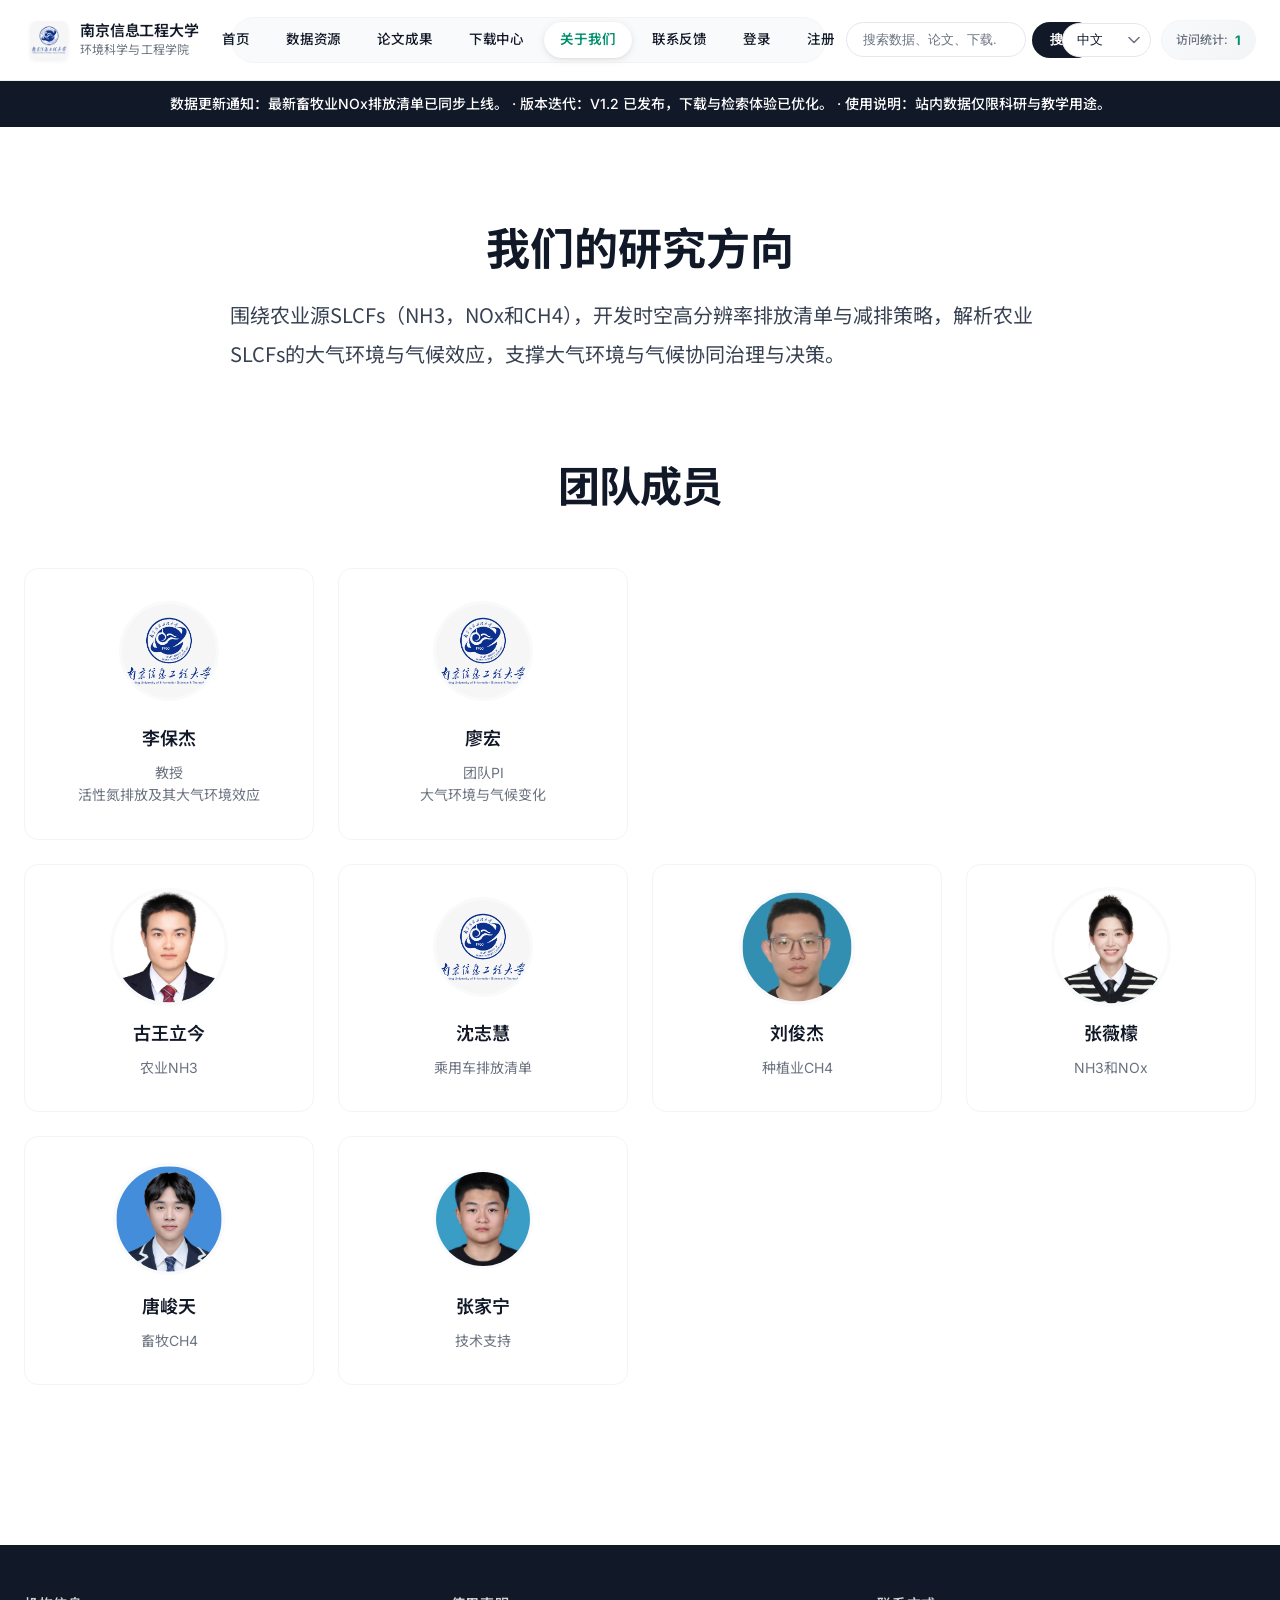
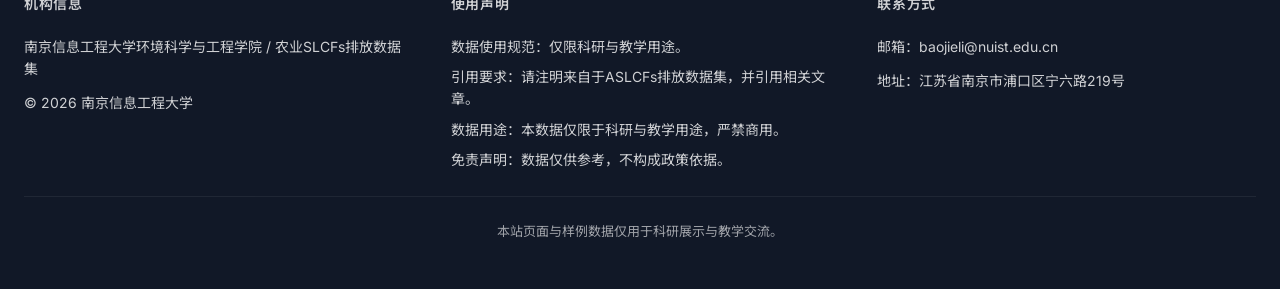
==== about.html @ b1cd7fea "Tune homepage news image size" ====
﻿<!DOCTYPE html>
<html lang="zh-CN">
<head>
  <meta charset="UTF-8" />
  <meta name="viewport" content="width=device-width, initial-scale=1.0" />
  <title>关于我们 - 农业SLCFs排放数据集</title>
  <meta name="description" content="了解我们的研究方向和团队成员，围绕农业源SLCFs开发时空高分辨率排放清单与减排策略，支撑大气环境与气候协同治理。" />

  <!-- Preconnect to Google Fonts -->
  <link rel="preconnect" href="https://fonts.googleapis.com" />
  <link rel="preconnect" href="https://fonts.gstatic.com" crossorigin />
  <link rel="stylesheet" href="https://fonts.googleapis.com/css2?family=Inter:wght@300;400;500;600;700&family=Noto+Sans+SC:wght@300;400;500;600;700&display=swap" />

  <link rel="stylesheet" href="styles-modern.css?v=20260602k" />
  <script src="script.js?v=20260602k" defer></script>
</head>
<body data-page="about">
  <div class="page-shell">
    <div id="site-header-slot" class="site-shell-slot"></div>
    <div id="site-announcement-slot" class="site-shell-slot"></div>

    <main>
      <section class="content-section">
        <div class="section-header">
          <h1 id="aboutTitle">我们的研究方向</h1>
          <p id="aboutText">围绕农业源SLCFs（NH3，NOx和CH4），开发时空高分辨率排放清单与减排策略，解析农业SLCFs的大气环境与气候效应，支撑大气环境与气候协同治理与决策。</p>
        </div>
      </section>

      <section class="content-section team-section">
        <div class="section-header">
          <h2 id="teamTitle">团队成员</h2>
        </div>
        <div id="teamList" class="team-grid"></div>
      </section>
    </main>

    <div id="site-footer-slot" class="site-shell-slot"></div>
  </div>
</body>
</html>
---- styles-modern.css ----
/* Google Fonts are now loaded in HTML for better performance */

:root {
  color-scheme: light;
  font-family: "Inter", "SF Pro Display", -apple-system, BlinkMacSystemFont, "Segoe UI", "Noto Sans SC", "PingFang SC", sans-serif;

  /* 极简黑白配色 - 优化版（符合 WCAG AA 标准） */
  --bg-primary: #FFFFFF;
  --bg-secondary: #F9FAFB;
  --bg-tertiary: #F3F4F6;
  --text-primary: #111827;
  --text-secondary: #6B7280;
  --text-tertiary: #6B7280;  /* 从 #9CA3AF 改为 #6B7280，对比度 5.39:1 */
  --accent: #008F6C;  /* 从 #00D9A3 改为 #008F6C，对比度 5.5:1 */
  --accent-hover: #007A5A;  /* 从 #00BF8F 改为 #007A5A，对比度 7.0:1 */
  --accent-light: rgba(0, 143, 108, 0.08);  /* 相应调整透明度颜色 */
  --border: #E5E7EB;
  --border-light: #F3F4F6;

  /* 阴影系统 - 更柔和 */
  --shadow-sm: 0 1px 2px 0 rgba(0, 0, 0, 0.05);
  --shadow-md: 0 4px 6px -1px rgba(0, 0, 0, 0.1), 0 2px 4px -1px rgba(0, 0, 0, 0.06);
  --shadow-lg: 0 10px 15px -3px rgba(0, 0, 0, 0.1), 0 4px 6px -2px rgba(0, 0, 0, 0.05);
  --shadow-xl: 0 20px 25px -5px rgba(0, 0, 0, 0.1), 0 10px 10px -5px rgba(0, 0, 0, 0.04);

  /* 圆角 */
  --radius-sm: 6px;
  --radius-md: 10px;
  --radius-lg: 14px;
  --radius-xl: 20px;

  /* 间距 */
  --space-xs: 8px;
  --space-sm: 16px;
  --space-md: 24px;
  --space-lg: 48px;
  --space-xl: 80px;
  --space-2xl: 120px;
}

* {
  box-sizing: border-box;
  margin: 0;
  padding: 0;
}

body {
  font-family: "Inter", "Noto Sans SC", "PingFang SC", sans-serif;
  background: var(--bg-primary);
  color: var(--text-primary);
  line-height: 1.6;
  -webkit-font-smoothing: antialiased;
  -moz-osx-font-smoothing: grayscale;
}

/* 页面容器 */
.page-shell {
  min-height: 100vh;
  display: flex;
  flex-direction: column;
}

.site-shell-slot {
  display: contents;
}

/* 顶部导航 */
.site-header {
  position: sticky;
  top: 0;
  z-index: 1000;
  background: rgba(255, 255, 255, 0.95);
  backdrop-filter: blur(24px) saturate(180%);
  -webkit-backdrop-filter: blur(24px) saturate(180%);
  border-bottom: 1px solid rgba(229, 231, 235, 0.6);
  padding: 12px 0;
  transition: all 0.3s cubic-bezier(0.4, 0, 0.2, 1);
  box-shadow: 0 1px 3px 0 rgba(0, 0, 0, 0.02), 0 1px 2px 0 rgba(0, 0, 0, 0.03);
}

.site-header .container {
  max-width: 1400px;
  margin: 0 auto;
  padding: 0 24px;
  display: flex;
  align-items: center;
  justify-content: space-between;
  gap: 20px;
  min-height: 56px;
}

/* Logo品牌区 */
.brand {
  display: flex;
  align-items: center;
  gap: 12px;
  text-decoration: none;
  flex-shrink: 0;
  min-width: 0;
  padding: 6px 12px 6px 6px;
  border-radius: var(--radius-md);
  transition: all 0.3s cubic-bezier(0.4, 0, 0.2, 1);
}

.brand:hover {
  background: var(--bg-secondary);
}

.brand-logo {
  width: 38px;
  height: 38px;
  object-fit: contain;
  border-radius: var(--radius-sm);
  transition: all 0.3s cubic-bezier(0.4, 0, 0.2, 1);
  box-shadow: 0 2px 4px rgba(0, 0, 0, 0.06);
}

.brand:hover .brand-logo {
  transform: scale(1.08) rotate(2deg);
  box-shadow: 0 4px 8px rgba(0, 0, 0, 0.1);
}

.brand-copy {
  display: flex;
  flex-direction: column;
  gap: 3px;
}

.brand-name {
  font-size: 15px;
  font-weight: 600;
  color: var(--text-primary);
  letter-spacing: -0.01em;
  transition: color 0.2s ease;
  line-height: 1.2;
  white-space: nowrap;
}

.brand:hover .brand-name {
  color: var(--accent);
}

.brand-subtitle {
  font-size: 12px;
  color: var(--text-secondary);
  font-weight: 400;
  line-height: 1.2;
  white-space: nowrap;
  letter-spacing: 0.01em;
}

/* 导航菜单 */
.site-nav {
  display: flex;
  gap: 4px;
  align-items: center;
  justify-content: center;
  flex: 1 1 auto;
  min-width: 0;
  flex-wrap: nowrap;
  padding: 4px;
  background: var(--bg-secondary);
  border-radius: 999px;
  border: 1px solid var(--border-light);
}

.site-nav a {
  padding: 9px 16px;
  font-size: 13.5px;
  font-weight: 500;
  color: var(--text-primary);
  text-decoration: none;
  border-radius: 999px;
  transition: all 0.25s cubic-bezier(0.4, 0, 0.2, 1);
  position: relative;
  white-space: nowrap;
  line-height: 1.3;
  letter-spacing: -0.01em;
}

.site-nav a:hover {
  background: rgba(255, 255, 255, 0.8);
  color: var(--accent);
  transform: translateY(-1px);
  box-shadow: 0 2px 8px rgba(0, 0, 0, 0.06);
}

.site-nav a.active {
  background: white;
  color: var(--accent);
  font-weight: 600;
  box-shadow: 0 2px 8px rgba(0, 0, 0, 0.08), 0 1px 3px rgba(0, 0, 0, 0.06);
}

.site-nav a.active::after {
  display: none;
}

/* 右侧操作区 */
.site-actions {
  display: flex;
  align-items: center;
  gap: 10px;
  flex: 0 1 auto;
  min-width: 0;
}

.search-form {
  display: flex;
  gap: 6px;
  min-width: 0;
  align-items: center;
}

.search-form input {
  width: 180px;
  padding: 9px 16px;
  font-size: 13px;
  border: 1px solid var(--border);
  border-radius: 999px;
  background: var(--bg-primary);
  color: var(--text-primary);
  transition: all 0.3s cubic-bezier(0.4, 0, 0.2, 1);
  font-weight: 400;
}

.search-form input::placeholder {
  color: var(--text-tertiary);
}

.search-form input:focus {
  outline: none;
  border-color: var(--accent);
  box-shadow: 0 0 0 4px var(--accent-light), 0 2px 8px rgba(0, 0, 0, 0.06);
  width: 220px;
}

.search-form button {
  padding: 9px 18px;
  font-size: 13px;
  font-weight: 600;
  background: var(--text-primary);
  color: white;
  border: none;
  border-radius: 999px;
  cursor: pointer;
  transition: all 0.25s cubic-bezier(0.4, 0, 0.2, 1);
  white-space: nowrap;
  letter-spacing: -0.01em;
}

.search-form button:hover {
  background: var(--text-secondary);
  transform: translateY(-2px);
  box-shadow: 0 4px 12px rgba(0, 0, 0, 0.15);
}

.search-form button:active {
  transform: translateY(0);
  box-shadow: 0 2px 6px rgba(0, 0, 0, 0.1);
}

.language-select {
  padding: 9px 32px 9px 14px;
  font-size: 12.5px;
  border: 1px solid var(--border);
  border-radius: 999px;
  background: var(--bg-primary);
  color: var(--text-primary);
  cursor: pointer;
  transition: all 0.2s ease;
  font-weight: 500;
  appearance: none;
  background-image: url("data:image/svg+xml,%3Csvg width='12' height='8' viewBox='0 0 12 8' fill='none' xmlns='http://www.w3.org/2000/svg'%3E%3Cpath d='M1 1.5L6 6.5L11 1.5' stroke='%236B7280' stroke-width='1.5' stroke-linecap='round' stroke-linejoin='round'/%3E%3C/svg%3E");
  background-repeat: no-repeat;
  background-position: right 10px center;
}

.language-select:hover {
  border-color: var(--text-secondary);
  background-color: var(--bg-secondary);
  box-shadow: 0 2px 6px rgba(0, 0, 0, 0.05);
}

.language-select:focus {
  outline: none;
  border-color: var(--accent);
  box-shadow: 0 0 0 4px var(--accent-light);
}

.visit-stats {
  display: flex;
  align-items: center;
  gap: 7px;
  padding: 9px 14px;
  background: linear-gradient(135deg, var(--bg-secondary) 0%, var(--bg-tertiary) 100%);
  border-radius: 999px;
  font-size: 12px;
  white-space: nowrap;
  border: 1px solid var(--border-light);
  transition: all 0.3s cubic-bezier(0.4, 0, 0.2, 1);
}

.visit-stats:hover {
  background: linear-gradient(135deg, var(--bg-tertiary) 0%, var(--border-light) 100%);
  border-color: var(--border);
  transform: translateY(-1px);
  box-shadow: 0 2px 8px rgba(0, 0, 0, 0.06);
}

.visit-stats span {
  color: var(--text-secondary);
  font-weight: 500;
}

.visit-stats strong {
  color: var(--accent);
  font-weight: 700;
  font-size: 13px;
}

.admin-only {
  display: none;
}

/* 公告栏 */
.announcement-bar {
  background: var(--text-primary);
  color: white;
  padding: 12px 0;
  overflow: hidden;
}

.ticker {
  max-width: 1280px;
  margin: 0 auto;
  padding: 0 var(--space-md);
  text-align: center;
  font-size: 14px;
  font-weight: 500;
}

/* Hero区域 */
.hero-section {
  position: relative;
  padding: var(--space-xl) var(--space-md);
  background: #dfe8e2;
  overflow: hidden;
}

.hero-section::before {
  content: "";
  position: absolute;
  inset: 0;
  background:
    linear-gradient(90deg, rgba(255, 255, 255, 0.96) 0%, rgba(255, 255, 255, 0.88) 38%, rgba(255, 255, 255, 0.62) 68%, rgba(255, 255, 255, 0.34) 100%);
  z-index: 1;
}

.hero-backgrounds {
  position: absolute;
  inset: 0;
  overflow: hidden;
}

.hero-bg {
  position: absolute;
  inset: -4%;
  background-position: center;
  background-repeat: no-repeat;
  background-size: cover;
  opacity: 0;
  transform: scale(1.06);
  animation: heroBackgroundCycle 18s ease-in-out infinite;
}

.bg-traffic {
  background-image:
    linear-gradient(135deg, rgba(18, 36, 48, 0.28), rgba(13, 24, 30, 0.14)),
    url("交通.jpg");
  animation-delay: 0s;
}

.bg-agriculture {
  background-image:
    linear-gradient(135deg, rgba(22, 44, 24, 0.22), rgba(12, 20, 12, 0.1)),
    url("农业.jpg");
  animation-delay: 6s;
}

.bg-industrial {
  background-image:
    linear-gradient(135deg, rgba(40, 28, 20, 0.24), rgba(20, 16, 12, 0.12)),
    url("工业.jpg");
  animation-delay: 12s;
}

.hero-section .container {
  max-width: 1280px;
  margin: 0 auto;
  display: grid;
  grid-template-columns: 1fr 1fr;
  gap: var(--space-lg);
  align-items: center;
  position: relative;
  z-index: 2;
}

.hero-copy {
  max-width: 720px;
  padding: 28px;
  border-radius: var(--radius-xl);
  background: rgba(255, 255, 255, 0.5);
  backdrop-filter: blur(10px);
  -webkit-backdrop-filter: blur(10px);
  border: 1px solid rgba(255, 255, 255, 0.55);
  box-shadow: var(--shadow-lg);
}

.hero-subtitle {
  font-size: 14px;
  font-weight: 600;
  color: var(--accent);
  text-transform: uppercase;
  letter-spacing: 0.1em;
  margin-bottom: 16px;
}

.hero-copy h1 {
  font-size: 52px;
  font-weight: 700;
  line-height: 1.1;
  letter-spacing: 0;
  color: var(--text-primary);
  margin-bottom: 24px;
  white-space: nowrap;
}

.hero-text {
  font-size: 18px;
  line-height: 1.72;
  color: var(--text-secondary);
  margin-bottom: 32px;
}

.hero-buttons {
  display: flex;
  gap: 16px;
}

.button {
  padding: 14px 32px;
  font-size: 15px;
  font-weight: 600;
  text-decoration: none;
  border-radius: var(--radius-md);
  transition: all 0.25s cubic-bezier(0.4, 0, 0.2, 1);
  display: inline-block;
  cursor: pointer;
}

.button.primary {
  background: var(--text-primary);
  color: white;
  border: none;
}

.button.primary:hover {
  background: var(--text-secondary);
  transform: translateY(-2px);
  box-shadow: var(--shadow-lg);
}

.button.primary:active {
  transform: translateY(0);
  box-shadow: var(--shadow-md);
}

.button.secondary {
  background: var(--bg-secondary);
  color: var(--text-primary);
  border: 1px solid var(--border);
}

.button.secondary:hover {
  background: var(--bg-tertiary);
  border-color: var(--text-primary);
  transform: translateY(-1px);
  box-shadow: var(--shadow-sm);
}

/* Hero视觉区 */
.hero-visual {
  position: relative;
  height: 400px;
}

.floating-card {
  position: absolute;
  top: 50%;
  left: 50%;
  transform: translate(-50%, -50%);
  background: white;
  padding: 32px;
  border-radius: var(--radius-xl);
  box-shadow: var(--shadow-xl);
  max-width: 400px;
  border: 1px solid var(--border-light);
  animation: float 6s ease-in-out infinite;
}

.home-news-card {
  display: grid;
  position: absolute;
  grid-template-columns: 265px minmax(0, 1fr);
  grid-template-rows: auto;
  gap: 16px;
  width: min(590px, 90vw);
  max-width: 590px;
  min-height: 168px;
  padding: 16px 18px;
  overflow: visible;
}

.home-news-media {
  position: relative;
  min-height: auto;
  aspect-ratio: 2.12 / 1;
  align-self: center;
  overflow: hidden;
  border-radius: 8px;
  background: #fff;
  box-shadow: inset 0 0 0 1px rgba(15, 23, 42, 0.08);
}

.home-news-image {
  position: absolute;
  inset: 0;
  width: 100%;
  height: 100%;
  object-fit: contain;
  opacity: 0;
  transform: scale(0.965);
  transition: opacity 0.6s ease, transform 0.8s ease;
}

.home-news-image.is-active {
  opacity: 1;
  transform: scale(1);
}

.home-news-content {
  display: grid;
  align-items: flex-start;
  align-content: center;
  gap: 8px;
  min-width: 0;
}

.home-news-copy {
  min-width: 0;
}

.home-news-content .card-kicker {
  width: fit-content;
  margin-bottom: 5px;
  padding: 4px 8px;
  font-size: 10.5px;
}

.home-news-content .card-title {
  margin-bottom: 4px;
  font-size: 15px;
  line-height: 1.35;
}

.home-news-content #newsText {
  margin-bottom: 0;
  font-size: 12.25px;
  line-height: 1.48;
}

.home-news-link {
  align-self: center;
  min-width: auto;
  justify-content: center;
  white-space: nowrap;
  padding: 7px 12px;
  font-size: 12.5px;
  color: var(--accent);
  background: rgba(0, 217, 163, 0.09);
  border: 1px solid rgba(0, 153, 115, 0.18);
  box-shadow: none;
}

.home-news-actions {
  display: flex;
  align-items: center;
  justify-content: space-between;
  gap: 12px;
  width: 100%;
}

.home-news-controls {
  position: static;
  transform: none;
  display: flex;
  align-items: center;
  justify-content: flex-end;
  gap: 8px;
  padding: 0;
  border-radius: 0;
  background: transparent;
  box-shadow: none;
  backdrop-filter: none;
}

.home-news-arrow,
.home-news-dot {
  border: 0;
  cursor: pointer;
}

.home-news-arrow {
  width: 24px;
  height: 24px;
  border-radius: 50%;
  background: rgba(248, 250, 252, 0.84);
  color: var(--text-primary);
  font-size: 18px;
  line-height: 1;
}

.home-news-arrow:hover {
  background: var(--accent-light);
  color: var(--accent);
}

.home-news-dots {
  display: flex;
  gap: 7px;
}

.home-news-dot {
  width: 7px;
  height: 7px;
  border-radius: 50%;
  background: var(--text-tertiary);
  padding: 0;
}

.home-news-dot.is-active {
  width: 20px;
  border-radius: 999px;
  background: var(--accent);
}

.floating-card.home-news-card {
  width: min(590px, 90vw);
  max-width: 590px;
  padding: 16px 18px;
}

@keyframes float {
  0%, 100% {
    transform: translate(-50%, -50%);
  }
  50% {
    transform: translate(-50%, -54%);
  }
}

@keyframes heroBackgroundCycle {
  0% {
    opacity: 0;
    transform: scale(1.08);
  }
  8% {
    opacity: 1;
  }
  28% {
    opacity: 1;
    transform: scale(1.02);
  }
  38% {
    opacity: 0;
    transform: scale(1);
  }
  100% {
    opacity: 0;
    transform: scale(1);
  }
}

/* Override the hero image URLs with ASCII-safe encoded filenames. */
.bg-traffic {
  background-image:
    linear-gradient(135deg, rgba(18, 36, 48, 0.28), rgba(13, 24, 30, 0.14)),
    url("%E4%BA%A4%E9%80%9A.jpg");
}

.bg-agriculture {
  background-image:
    linear-gradient(135deg, rgba(22, 44, 24, 0.22), rgba(12, 20, 12, 0.1)),
    url("%E5%86%9C%E4%B8%9A.jpg");
}

.bg-industrial {
  background-image:
    linear-gradient(135deg, rgba(40, 28, 20, 0.24), rgba(20, 16, 12, 0.12)),
    url("%E5%B7%A5%E4%B8%9A.jpg");
}

@media (prefers-reduced-motion: reduce) {
  .hero-bg {
    animation: none;
    transform: none;
  }

  .bg-traffic {
    opacity: 1;
  }
}

.hero-section {
  isolation: isolate;
}

.hero-section::after {
  content: "";
  position: absolute;
  right: -140px;
  top: 30px;
  width: 420px;
  height: 420px;
  border-radius: 50%;
  background: radial-gradient(circle, rgba(255, 255, 255, 0.44), rgba(255, 255, 255, 0));
  z-index: 1;
  pointer-events: none;
}

.hero-bg {
  will-change: opacity, transform;
}

.hero-copy {
  padding: 32px;
  background: linear-gradient(180deg, rgba(255, 255, 255, 0.72), rgba(255, 255, 255, 0.56));
  backdrop-filter: blur(14px);
  -webkit-backdrop-filter: blur(14px);
  border: 1px solid rgba(255, 255, 255, 0.72);
  box-shadow: 0 24px 60px rgba(17, 24, 39, 0.12);
}

.hero-subtitle {
  display: inline-flex;
  align-items: center;
  gap: 10px;
  padding: 8px 14px;
  font-size: 12px;
  letter-spacing: 0.16em;
  margin-bottom: 18px;
  border-radius: 999px;
  background: rgba(255, 255, 255, 0.68);
  border: 1px solid rgba(0, 217, 163, 0.18);
}

.hero-subtitle::before {
  content: "";
  width: 8px;
  height: 8px;
  border-radius: 50%;
  background: var(--accent);
  box-shadow: 0 0 0 6px rgba(0, 217, 163, 0.12);
}

.hero-text {
  line-height: 1.75;
  color: #425466;
  max-width: 48ch;
}

.hero-buttons {
  margin-bottom: 26px;
  flex-wrap: wrap;
}

.button.primary {
  background: linear-gradient(135deg, #101828, #1f2937);
  box-shadow: 0 18px 34px rgba(17, 24, 39, 0.2);
}

.button.primary:hover {
  background: linear-gradient(135deg, #0f172a, #111827);
}

.button.secondary {
  background: rgba(255, 255, 255, 0.72);
  border: 1px solid rgba(17, 24, 39, 0.1);
}

.button.secondary:hover {
  background: rgba(255, 255, 255, 0.94);
  border-color: rgba(17, 24, 39, 0.18);
}

.hero-metrics {
  display: flex;
  gap: 14px;
  flex-wrap: wrap;
}

.hero-metric {
  min-width: 140px;
  padding: 14px 16px;
  border-radius: 18px;
  background: rgba(255, 255, 255, 0.58);
  border: 1px solid rgba(255, 255, 255, 0.8);
  box-shadow: 0 12px 26px rgba(148, 163, 184, 0.12);
}

.hero-metric strong {
  display: block;
  font-size: 1.1rem;
  color: var(--text-primary);
  letter-spacing: -0.02em;
}

.hero-metric span {
  display: block;
  margin-top: 6px;
  font-size: 0.82rem;
  color: #5b6777;
}

.floating-card {
  width: min(100%, 410px);
  padding: 30px;
  border-radius: 28px;
  background: linear-gradient(180deg, rgba(255, 255, 255, 0.84), rgba(255, 255, 255, 0.72));
  border: 1px solid rgba(255, 255, 255, 0.82);
  box-shadow: 0 28px 70px rgba(15, 23, 42, 0.18);
  backdrop-filter: blur(14px);
  -webkit-backdrop-filter: blur(14px);
}

.card-kicker {
  display: inline-flex;
  align-items: center;
  padding: 6px 10px;
  margin-bottom: 14px;
  border-radius: 999px;
  background: rgba(17, 24, 39, 0.06);
  color: #4b5563;
  font-size: 11px;
  font-weight: 700;
  letter-spacing: 0.14em;
  text-transform: uppercase;
}

.card-title {
  font-weight: 700;
}

.floating-card p:last-child {
  color: #475569;
  line-height: 1.72;
}

.sector-tags {
  margin-top: 18px;
}

.sector-tag {
  padding: 8px 14px;
  font-weight: 600;
  background: rgba(255, 255, 255, 0.7);
  color: #475569;
  border-radius: 999px;
  border: 1px solid rgba(148, 163, 184, 0.22);
}

.sector-tag.active {
  box-shadow: 0 14px 24px rgba(0, 217, 163, 0.22);
}

@media (max-width: 1024px) {
  .inventory-list-section {
    grid-template-columns: 1fr;
    gap: 18px;
  }

  .inventory-sidebar {
    display: grid;
    grid-template-columns: repeat(2, minmax(0, 1fr));
    gap: 16px;
  }

  .inventory-sidebar-block + .inventory-sidebar-block {
    margin-top: 0;
    padding-top: 0;
    border-top: 0;
  }

  .inventory-table-head {
    grid-template-columns: 1fr;
  }

  .inventory-table-tools {
    grid-template-columns: repeat(3, minmax(0, 1fr));
  }

  .hero-section::before {
    background: linear-gradient(180deg, rgba(255, 255, 255, 0.94) 0%, rgba(255, 255, 255, 0.84) 46%, rgba(255, 255, 255, 0.7) 100%);
  }

  .hero-copy {
    max-width: 100%;
  }
}

@media (max-width: 1200px) {
  .site-header .container {
    gap: 8px;
  }

  .brand-subtitle {
    display: none;
  }

  .site-nav a {
    padding: 7px 8px;
    font-size: 12.5px;
  }

  .search-form input {
    width: 128px;
  }

  .search-form input:focus {
    width: 148px;
  }

  .visit-stats #statLabel {
    display: none;
  }
}

@media (max-width: 900px) {
  .site-header .container {
    flex-wrap: wrap;
    justify-content: center;
    row-gap: 8px;
  }

  .brand {
    order: 1;
  }

  .site-actions {
    order: 2;
  }

  .site-nav {
    order: 3;
    width: 100%;
    flex-wrap: nowrap;
    overflow-x: auto;
    justify-content: flex-start;
    padding-bottom: 2px;
    scrollbar-width: none;
  }

  .site-nav::-webkit-scrollbar {
    display: none;
  }
}

@media (max-width: 768px) {
  .inventory-list-section {
    padding-top: 16px;
  }

  .inventory-sidebar {
    grid-template-columns: 1fr;
  }

  .inventory-table-tools {
    grid-template-columns: 1fr;
  }

  .inventory-table-footer {
    align-items: flex-start;
    flex-direction: column;
    padding: 16px;
  }

  .hero-copy {
    padding: 22px;
  }

  .hero-metrics {
    gap: 10px;
  }

  .hero-metric {
    flex: 1 1 100%;
  }
}

.card-title {
  font-size: 18px;
  font-weight: 600;
  color: var(--text-primary);
  margin-bottom: 12px;
}

.floating-card p:last-child {
  font-size: 15px;
  color: var(--text-secondary);
  line-height: 1.6;
}

/* 行业标签 */
.sector-tags {
  display: flex;
  gap: 8px;
  margin-top: 16px;
  flex-wrap: wrap;
}

.sector-tag {
  padding: 6px 14px;
  font-size: 13px;
  font-weight: 500;
  background: var(--bg-secondary);
  color: var(--text-secondary);
  border-radius: 20px;
  border: 1px solid var(--border-light);
  cursor: pointer;
  transition: all 0.3s cubic-bezier(0.4, 0, 0.2, 1);
  user-select: none;
}

.sector-tag:hover {
  background: var(--accent-light);
  color: var(--accent);
  border-color: var(--accent);
  transform: translateY(-2px);
  box-shadow: var(--shadow-sm);
}

.sector-tag.active {
  background: var(--accent);
  color: white;
  border-color: var(--accent);
  box-shadow: var(--shadow-md);
}

.sector-tag[data-sector="emission"]:hover,
.sector-tag[data-sector="emission"].active {
  background: #3B82F6;
  border-color: #3B82F6;
  color: white;
}

/* 内容区域 */
main {
  flex: 1;
  padding: var(--space-xl) var(--space-md);
  max-width: 1280px;
  margin: 0 auto;
  width: 100%;
}

.content-section {
  margin-bottom: var(--space-xl);
}

.section-header {
  text-align: center;
  margin-bottom: var(--space-lg);
}

.section-header h1,
.section-header h2 {
  font-size: 42px;
  font-weight: 700;
  letter-spacing: -0.02em;
  color: var(--text-primary);
  margin-bottom: 16px;
}

.section-header p {
  font-size: 18px;
  color: var(--text-secondary);
  max-width: 700px;
  margin: 0 auto;
}

body[data-page="about"] .content-section:first-of-type {
  margin-bottom: 72px;
}

body[data-page="about"] .content-section:first-of-type .section-header {
  max-width: 900px;
  margin: 0 auto;
  padding: 14px 0 8px;
}

body[data-page="about"] .content-section:first-of-type .section-header h1 {
  font-family: "Noto Sans SC", "PingFang SC", "Inter", sans-serif;
  font-size: 44px;
  font-weight: 700;
  line-height: 1.18;
  letter-spacing: 0;
  margin-bottom: 22px;
}

body[data-page="about"] .content-section:first-of-type .section-header p {
  max-width: 820px;
  font-family: "Noto Sans SC", "PingFang SC", "Inter", sans-serif;
  font-size: 20px;
  font-weight: 400;
  line-height: 1.95;
  color: #374151;
  text-align: left;
  text-wrap: pretty;
}

/* 特性网格 */
.feature-grid {
  display: grid;
  grid-template-columns: repeat(auto-fit, minmax(300px, 1fr));
  gap: 24px;
}

.feature-card {
  padding: 32px;
  background: var(--bg-secondary);
  border-radius: var(--radius-lg);
  border: 1px solid var(--border-light);
  transition: all 0.3s cubic-bezier(0.4, 0, 0.2, 1);
}

.feature-card:hover {
  transform: translateY(-6px);
  box-shadow: var(--shadow-lg);
  border-color: var(--border);
  background: white;
}

.feature-card h3 {
  font-size: 20px;
  font-weight: 600;
  color: var(--text-primary);
  margin-bottom: 12px;
}

.feature-card p {
  font-size: 15px;
  color: var(--text-secondary);
  line-height: 1.6;
}

/* 团队网格 */
.team-grid {
  display: grid;
  grid-template-columns: repeat(auto-fill, minmax(250px, 1fr));
  gap: 24px;
}

.team-grid .team-card:nth-child(3) {
  grid-column-start: 1;
}

.team-card {
  text-align: center;
  padding: 32px;
  background: white;
  border: 1px solid var(--border-light);
  border-radius: var(--radius-lg);
  transition: all 0.3s cubic-bezier(0.4, 0, 0.2, 1);
}

.team-card:hover {
  box-shadow: var(--shadow-lg);
  transform: translateY(-6px);
  border-color: var(--accent-light);
}

.team-card-placeholder {
  background: #f8fafc;
  border-style: dashed;
  box-shadow: none;
}

.team-card-placeholder:hover {
  box-shadow: none;
  transform: none;
  border-color: var(--border-light);
}

.team-card-photo-placeholder {
  width: 100px;
  height: 100px;
  border-radius: 50%;
  margin: 0 auto 16px;
  background: linear-gradient(135deg, #eef2f7 0%, #f8fafc 100%);
  border: 3px dashed #d7dce3;
}

.team-card img {
  width: 100px;
  height: 100px;
  border-radius: 50%;
  object-fit: cover;
  margin-bottom: 16px;
  border: 3px solid var(--bg-secondary);
}

.team-card img.team-photo-guwangjinli {
  object-position: 50% 19%;
  transform: scale(1.18);
}

.team-card img.team-photo-zhangweimeng {
  object-position: 50% 21%;
  transform: scale(1.2);
}

.team-card img.team-photo-tangjuntian {
  object-position: 50% 18%;
  transform: scale(1.12);
}

.team-card img.team-photo-yangjunjie {
  object-position: 50% 24%;
  transform: scale(1.16);
}

.team-card img.team-photo-liaohong {
  object-position: 50% 16%;
}

.team-card h3 {
  font-size: 18px;
  font-weight: 600;
  color: var(--text-primary);
  margin-bottom: 8px;
}

.team-card p {
  font-size: 14px;
  color: var(--text-secondary);
}

/* 页脚 */
.site-footer {
  background: var(--text-primary);
  color: white;
  padding: var(--space-lg) var(--space-md);
  margin-top: auto;
}

.footer-grid {
  max-width: 1280px;
  margin: 0 auto;
  display: grid;
  grid-template-columns: repeat(auto-fit, minmax(250px, 1fr));
  gap: var(--space-lg);
  margin-bottom: var(--space-md);
}

.footer-column {
  display: flex;
  flex-direction: column;
  gap: 12px;
}

.footer-title {
  font-size: 14px;
  font-weight: 600;
  text-transform: uppercase;
  letter-spacing: 0.05em;
  margin-bottom: 8px;
  opacity: 0.6;
}

.footer-column p,
.footer-column li {
  font-size: 14px;
  line-height: 1.6;
  opacity: 0.8;
}

.legal-list {
  list-style: none;
  display: flex;
  flex-direction: column;
  gap: 8px;
}

.footer-note {
  text-align: center;
  font-size: 13px;
  opacity: 0.6;
  padding-top: var(--space-md);
  border-top: 1px solid rgba(255, 255, 255, 0.1);
  max-width: 1280px;
  margin: 0 auto;
}

/* 筛选栏 */
.filter-bar {
  display: flex;
  gap: 12px;
  margin-bottom: var(--space-lg);
  flex-wrap: wrap;
}

.filter-select {
  padding: 10px 16px;
  font-size: 14px;
  border: 1px solid var(--border);
  border-radius: var(--radius-sm);
  background: var(--bg-primary);
  color: var(--text-primary);
  cursor: pointer;
  min-width: 150px;
  transition: all 0.2s ease;
}

.filter-select:hover {
  border-color: var(--text-secondary);
}

.filter-select:focus {
  outline: none;
  border-color: var(--accent);
  box-shadow: 0 0 0 3px var(--accent-light);
}

/* 数据网格 */
.data-grid {
  display: grid;
  grid-template-columns: repeat(auto-fill, minmax(320px, 1fr));
  gap: 24px;
}

.data-card {
  padding: 24px;
  background: white;
  border: 1px solid var(--border-light);
  border-radius: var(--radius-lg);
  transition: all 0.3s cubic-bezier(0.4, 0, 0.2, 1);
}

.data-card:hover {
  box-shadow: var(--shadow-lg);
  transform: translateY(-6px);
  border-color: var(--border);
}

.data-card h3 {
  font-size: 18px;
  font-weight: 600;
  color: var(--text-primary);
  margin-bottom: 12px;
}

.data-card p {
  font-size: 14px;
  color: var(--text-secondary);
  line-height: 1.6;
  margin-bottom: 16px;
}

.data-card .meta {
  display: flex;
  gap: 16px;
  font-size: 13px;
  color: var(--text-tertiary);
  margin-bottom: 16px;
}

.data-card .button {
  width: 100%;
  text-align: center;
  padding: 10px 20px;
  font-size: 14px;
}

.inventory-list-section {
  display: grid;
  grid-template-columns: 168px minmax(0, 1fr);
  gap: 30px;
  align-items: start;
  width: min(1140px, 100%);
  margin: 0 auto;
  padding: 30px 0 64px;
}

.inventory-sidebar {
  background: #ffffff;
  border: 1px solid rgba(17, 24, 39, 0.08);
  box-shadow: 0 4px 12px rgba(17, 24, 39, 0.08);
  padding: 14px 16px 16px;
}

.inventory-sidebar-block + .inventory-sidebar-block {
  margin-top: 16px;
  padding-top: 14px;
  border-top: 1px solid rgba(17, 24, 39, 0.1);
}

.inventory-sidebar-title {
  width: 100%;
  display: flex;
  align-items: center;
  justify-content: space-between;
  border: 0;
  background: transparent;
  color: #111827;
  font: inherit;
  font-size: 15px;
  font-weight: 700;
  cursor: pointer;
  padding: 0 0 10px;
}

.inventory-menu {
  display: grid;
  gap: 4px;
  max-height: calc(100vh - 190px);
  overflow-y: auto;
  padding-right: 4px;
}

.inventory-menu a {
  position: relative;
  display: flex;
  align-items: center;
  justify-content: flex-start;
  min-height: 30px;
  color: #4b5563;
  text-decoration: none;
  font-size: 14px;
  line-height: 1.4;
  padding: 4px 10px;
  border-radius: 6px;
  transition: background-color 0.18s ease, color 0.18s ease;
}

.inventory-menu a:hover,
.inventory-menu a.active {
  color: #2f65c8;
  font-weight: 700;
  background: rgba(47, 101, 200, 0.08);
}

.inventory-menu-group {
  color: #111827;
  margin-top: 4px;
  font-weight: 700;
  justify-content: space-between !important;
  padding: 4px 2px 4px 0 !important;
}

.inventory-menu-caret {
  display: inline-flex;
  align-items: center;
  justify-content: center;
  width: 16px;
  height: 16px;
  margin-left: 6px;
  color: #94a3b8;
  font-size: 12px;
  line-height: 1;
  transform: translateY(-1px);
}

.inventory-menu-child {
  font-size: 13px !important;
}

.inventory-menu-child::before {
  content: "";
  position: absolute;
  left: 0;
  top: 50%;
  width: 6px;
  height: 6px;
  border-radius: 999px;
  background: #c7d2e4;
  transform: translateY(-50%);
}

.inventory-menu-parent::after {
  content: "▸";
  position: absolute;
  right: 8px;
  left: auto;
  top: 50%;
  bottom: auto;
  width: auto;
  color: #94a3b8;
  background: transparent;
  font-size: 11px;
  line-height: 1;
  transform: translateY(-50%);
  transition: transform 0.18s ease;
}

.inventory-menu-parent.is-expanded::after {
  transform: translateY(-50%) rotate(90deg);
}

.inventory-menu a.is-collapsed {
  display: none;
}

.inventory-menu a.has-active-descendant {
  color: #2f65c8 !important;
  background: rgba(47, 101, 200, 0.045);
}

.inventory-menu-level-1 {
  padding-left: 14px !important;
  font-size: 14px !important;
  font-weight: 700;
  color: #111827 !important;
}

.inventory-menu-level-1::before {
  left: 0;
  width: 7px;
  height: 7px;
  background: #356ac3;
}

.inventory-menu-level-2 {
  padding-left: 30px !important;
  font-weight: 700;
  color: #1f2937 !important;
}

.inventory-menu-level-2::before {
  left: 14px;
}

.inventory-menu-level-3 {
  padding-left: 46px !important;
  font-weight: 600;
  color: #374151 !important;
}

.inventory-menu-level-3::before {
  left: 28px;
}

.inventory-menu-level-4 {
  padding-left: 62px !important;
  font-weight: 600;
  color: #4b5563 !important;
}

.inventory-menu-level-4::before {
  left: 42px;
}

.inventory-menu-level-5 {
  padding-left: 78px !important;
  color: #6b7280 !important;
}

.inventory-menu-level-5::before {
  left: 56px;
}

#inventoryMenuLivestock,
#inventoryMenuNoxLivestock {
  white-space: nowrap;
}

.inventory-menu-leaf::after {
  display: none;
}

.inventory-menu-placeholder {
  display: block;
  padding: 0 0 4px 14px;
  color: #9ca3af;
  font-size: 12px;
  line-height: 1.5;
}

.inventory-menu-disabled {
  color: #9ca3af !important;
  cursor: default;
  pointer-events: none;
}

.inventory-main-panel {
  min-width: 0;
}

.inventory-table-head {
  display: grid;
  grid-template-columns: minmax(180px, 1fr) minmax(0, 2fr);
  gap: 20px;
  align-items: end;
  margin-bottom: 12px;
}

.inventory-table-head h1 {
  color: #356ac3;
  font-size: 24px;
  line-height: 1.2;
  letter-spacing: 0;
  margin: 0;
}

.inventory-table-head p {
  margin: 8px 0 0;
  color: #6b7280;
  font-size: 13px;
  line-height: 1.6;
}

.inventory-table-tools {
  display: grid;
  grid-template-columns: repeat(4, minmax(90px, 1fr));
  gap: 8px;
}

.inventory-table-tools label {
  display: grid;
  gap: 4px;
  min-width: 0;
}

.inventory-table-tools span {
  color: #4b5563;
  font-size: 12px;
  font-weight: 600;
}

.inventory-table-tools select,
.inventory-table-tools input {
  width: 100%;
  border: 1px solid #d7dce3;
  border-radius: 4px;
  background: #ffffff;
  color: #111827;
  font-size: 12px;
  padding: 7px 8px;
  min-height: 32px;
}

.inventory-table-card {
  overflow-x: auto;
  background: #ffffff;
  border: 1px solid rgba(17, 24, 39, 0.06);
  box-shadow: 0 3px 10px rgba(17, 24, 39, 0.1);
}

.inventory-table {
  width: 100%;
  min-width: 910px;
  border-collapse: collapse;
  color: #111827;
  font-size: 13px;
  line-height: 1.35;
}

.inventory-table th,
.inventory-table td {
  padding: 12px 10px;
  border-bottom: 1px solid #d7dce3;
  text-align: center;
  vertical-align: middle;
}

.inventory-table th {
  color: #111827;
  font-weight: 700;
  background: #ffffff;
}

.inventory-scenario-cell {
  max-width: 240px;
  text-align: left;
  word-break: break-word;
}

.inventory-row-actions {
  display: grid;
  gap: 6px;
  min-width: 98px;
}

.inventory-table-btn {
  display: inline-flex;
  justify-content: center;
  align-items: center;
  min-height: 28px;
  padding: 5px 9px;
  border: 1px solid #d1d5db;
  border-radius: 4px;
  background: #ffffff;
  color: #111827;
  text-decoration: none;
  font: inherit;
  font-size: 12px;
  cursor: pointer;
}

.inventory-table-btn:hover {
  border-color: #356ac3;
  color: #356ac3;
}

.inventory-empty-cell {
  padding: 42px 16px;
  color: #6b7280;
  text-align: center;
}

.inventory-table-footer {
  display: flex;
  justify-content: space-between;
  align-items: center;
  gap: 16px;
  padding: 18px 30px;
  background: #ffffff;
  border: 1px solid rgba(17, 24, 39, 0.06);
  border-top: 0;
  box-shadow: 0 3px 10px rgba(17, 24, 39, 0.08);
}

.inventory-table-footer p {
  margin: 0;
  color: #111827;
  font-size: 14px;
}

.download-history-panel {
  margin-top: 28px;
  background: #ffffff;
  border: 1px solid rgba(17, 24, 39, 0.06);
  box-shadow: 0 3px 10px rgba(17, 24, 39, 0.08);
}

.download-history-head {
  display: flex;
  align-items: center;
  justify-content: space-between;
  gap: 16px;
  padding: 18px 22px;
  border-bottom: 1px solid #e5e7eb;
}

.download-history-head h2 {
  margin: 0;
  color: #111827;
  font-size: 20px;
  line-height: 1.3;
}

.download-history-head p {
  margin: 6px 0 0;
  color: #6b7280;
  font-size: 13px;
}

.download-history-table-wrap {
  overflow-x: auto;
}

.download-history-table {
  width: 100%;
  min-width: 900px;
  border-collapse: collapse;
  color: #111827;
  font-size: 13px;
}

.download-history-table th,
.download-history-table td {
  padding: 11px 10px;
  border-bottom: 1px solid #e5e7eb;
  text-align: center;
  vertical-align: middle;
}

.download-history-table th {
  font-weight: 700;
  background: #f9fafb;
}

/* 论文列表 */
.papers-list {
  display: flex;
  flex-direction: column;
  gap: 24px;
}

.paper-item {
  padding: 32px;
  background: white;
  border: 1px solid var(--border-light);
  border-radius: var(--radius-lg);
  transition: all 0.3s cubic-bezier(0.4, 0, 0.2, 1);
}

.paper-item:hover {
  box-shadow: var(--shadow-lg);
  border-color: var(--border);
  transform: translateY(-2px);
}

.paper-item h3 {
  font-size: 20px;
  font-weight: 600;
  color: var(--text-primary);
  margin-bottom: 12px;
  line-height: 1.4;
}

.paper-authors {
  font-size: 14px;
  color: var(--text-secondary);
  margin-bottom: 8px;
}

.paper-journal {
  font-size: 14px;
  color: var(--text-tertiary);
  font-style: italic;
  margin-bottom: 16px;
}

.paper-abstract {
  font-size: 15px;
  color: var(--text-secondary);
  line-height: 1.6;
  margin-bottom: 16px;
}

.paper-links {
  display: flex;
  gap: 12px;
}

.paper-links a {
  padding: 8px 16px;
  font-size: 14px;
  font-weight: 500;
  text-decoration: none;
  border-radius: var(--radius-sm);
  transition: all 0.2s ease;
}

.paper-links a.primary {
  background: var(--text-primary);
  color: white;
}

.paper-links a.secondary {
  background: var(--bg-secondary);
  color: var(--text-primary);
  border: 1px solid var(--border);
}

/* 下载网格 */
.downloads-grid {
  display: grid;
  grid-template-columns: repeat(auto-fill, minmax(300px, 1fr));
  gap: 24px;
}

.download-card {
  padding: 24px;
  background: white;
  border: 1px solid var(--border-light);
  border-radius: var(--radius-lg);
  transition: all 0.3s cubic-bezier(0.4, 0, 0.2, 1);
}

.download-card:hover {
  box-shadow: var(--shadow-lg);
  transform: translateY(-6px);
  border-color: var(--border);
}

.download-icon {
  width: 48px;
  height: 48px;
  background: var(--accent-light);
  border-radius: var(--radius-md);
  display: flex;
  align-items: center;
  justify-content: center;
  margin-bottom: 16px;
  font-size: 24px;
}

.download-card h3 {
  font-size: 18px;
  font-weight: 600;
  color: var(--text-primary);
  margin-bottom: 8px;
}

.download-card p {
  font-size: 14px;
  color: var(--text-secondary);
  line-height: 1.6;
  margin-bottom: 16px;
}

.download-meta {
  display: flex;
  justify-content: space-between;
  font-size: 13px;
  color: var(--text-tertiary);
  margin-bottom: 16px;
}

.download-card .button {
  width: 100%;
  text-align: center;
  padding: 10px 20px;
  font-size: 14px;
}

/* 联系表单 */
.contact-container {
  display: grid;
  grid-template-columns: 2fr 1fr;
  gap: var(--space-lg);
  max-width: 1000px;
  margin: 0 auto;
}

.contact-form-wrapper {
  background: white;
  padding: 40px;
  border: 1px solid var(--border-light);
  border-radius: var(--radius-lg);
}

.contact-form {
  display: flex;
  flex-direction: column;
  gap: 24px;
}

.form-group {
  display: flex;
  flex-direction: column;
  gap: 8px;
}

.form-group label {
  font-size: 14px;
  font-weight: 600;
  color: var(--text-primary);
}

.form-group input,
.form-group select,
.form-group textarea {
  padding: 12px 16px;
  font-size: 15px;
  border: 1px solid var(--border);
  border-radius: var(--radius-sm);
  background: var(--bg-primary);
  color: var(--text-primary);
  font-family: inherit;
  transition: all 0.25s cubic-bezier(0.4, 0, 0.2, 1);
}

.form-group input:focus,
.form-group select:focus,
.form-group textarea:focus {
  outline: none;
  border-color: var(--accent);
  box-shadow: 0 0 0 3px var(--accent-light);
  transform: translateY(-1px);
}

.form-group select {
  appearance: none;
  background-image:
    linear-gradient(45deg, transparent 50%, var(--text-secondary) 50%),
    linear-gradient(135deg, var(--text-secondary) 50%, transparent 50%);
  background-position: calc(100% - 18px) calc(50% - 3px), calc(100% - 12px) calc(50% - 3px);
  background-size: 6px 6px, 6px 6px;
  background-repeat: no-repeat;
  padding-right: 40px;
}

.form-group textarea {
  resize: vertical;
  min-height: 120px;
}

.field-hint {
  margin: 0;
  font-size: 13px;
  line-height: 1.5;
  color: var(--text-secondary);
}

.contact-info {
  display: flex;
  flex-direction: column;
  gap: 24px;
}

.info-card {
  padding: 24px;
  background: var(--bg-secondary);
  border-radius: var(--radius-lg);
  border: 1px solid var(--border-light);
}

.info-card h3 {
  font-size: 18px;
  font-weight: 600;
  color: var(--text-primary);
  margin-bottom: 16px;
}

.info-card p {
  font-size: 14px;
  color: var(--text-secondary);
  line-height: 1.8;
  margin-bottom: 8px;
}

.info-card p:last-child {
  margin-bottom: 0;
}

/* ========================================
   下载页面专属样式
   ======================================== */

/* 下载页面主容器 */
.downloads-section {
  max-width: 1400px;
  margin: 0 auto;
  padding: var(--space-xl) var(--space-md);
}

/* 页面标题区域 */
.downloads-section .section-header {
  text-align: center;
  margin-bottom: var(--space-xl);
}

.downloads-section .section-header h1 {
  font-size: 42px;
  font-weight: 700;
  color: var(--text-primary);
  margin-bottom: var(--space-sm);
}

.downloads-section .section-header p {
  font-size: 16px;
  color: var(--text-secondary);
  max-width: 800px;
  margin: 0 auto;
  line-height: 1.7;
}

/* 数据类型选择器 */
.data-type-selector {
  display: flex;
  justify-content: center;
  gap: var(--space-sm);
  margin-bottom: var(--space-lg);
  max-width: 900px;
  margin-left: auto;
  margin-right: auto;
}

.data-type-selector label {
  flex: 1;
  padding: var(--space-md);
  border: 2px solid var(--border);
  border-radius: var(--radius-md);
  cursor: pointer;
  transition: all 0.25s ease;
  text-align: center;
  background: var(--bg-primary);
}

.data-type-selector label:hover {
  border-color: var(--accent);
  background: var(--accent-light);
}

.data-type-selector input[type="radio"] {
  display: none;
}

.data-type-selector span {
  font-size: 15px;
  font-weight: 600;
  color: var(--text-primary);
  transition: color 0.25s ease;
}

.data-type-selector input[type="radio"]:checked + span {
  color: white;
}

.data-type-selector label:has(input:checked) {
  background: var(--accent);
  border-color: var(--accent);
}

/* 数据类型说明卡片 */
.data-type-description {
  max-width: 800px;
  margin: 0 auto var(--space-lg);
}

.description-card {
  background: var(--bg-secondary);
  border-radius: var(--radius-md);
  padding: var(--space-md);
  text-align: center;
  animation: fadeIn 0.3s ease;
}

.description-card p {
  font-size: 15px;
  color: var(--text-secondary);
  line-height: 1.7;
  margin: 0;
}

.citation-block {
  margin-top: var(--space-sm);
  padding-top: var(--space-sm);
  border-top: 1px solid var(--border);
  text-align: left;
}

.citation-block .citation-title {
  margin-bottom: 8px;
  color: var(--text-primary);
  font-size: 14px;
  font-weight: 600;
}

.citation-block .citation-note {
  margin-bottom: 8px;
  color: var(--text-secondary);
  font-size: 14px;
  line-height: 1.7;
}

.citation-block ol {
  margin: 0;
  padding-left: 20px;
}

.citation-block li {
  color: var(--text-secondary);
  font-size: 14px;
  line-height: 1.75;
}

.downloads-section > .citation-block {
  max-width: 900px;
  margin: 0 auto var(--space-lg);
  padding: var(--space-md);
  background: var(--bg-secondary);
  border: 1px solid var(--border);
  border-radius: var(--radius-md);
}

/* 筛选表单卡片 */
.filter-form-card {
  max-width: 900px;
  margin: 0 auto var(--space-lg);
  background: var(--bg-primary);
  border: 1px solid var(--border);
  border-radius: var(--radius-lg);
  padding: var(--space-lg);
}

.filter-form {
  animation: fadeIn 0.3s ease;
}

.filter-section {
  margin-bottom: var(--space-md);
  padding-bottom: var(--space-md);
  border-bottom: 1px solid var(--border-light);
}

.filter-section:last-of-type {
  border-bottom: none;
}

.filter-label {
  display: flex;
  align-items: center;
  justify-content: space-between;
  margin-bottom: 12px;
  font-size: 14px;
  font-weight: 600;
  color: var(--text-primary);
}

.required-hint {
  font-size: 12px;
  font-weight: 400;
  color: var(--text-tertiary);
}

.select-all-link {
  font-size: 12px;
  font-weight: 500;
  color: #3B82F6;
  text-decoration: none;
  transition: color 0.2s ease;
}

.select-all-link:hover {
  color: #2563EB;
  text-decoration: underline;
}

.filter-options {
  display: grid;
  grid-template-columns: repeat(auto-fill, minmax(200px, 1fr));
  gap: 12px;
}

.filter-options label {
  display: flex;
  align-items: center;
  gap: 8px;
  font-size: 14px;
  color: var(--text-primary);
  cursor: pointer;
  padding: 8px 12px;
  border-radius: var(--radius-sm);
  transition: background 0.2s ease;
}

.filter-options label:hover {
  background: var(--bg-secondary);
}

.filter-options input[type="radio"],
.filter-options input[type="checkbox"] {
  width: 16px;
  height: 16px;
  cursor: pointer;
  accent-color: var(--accent);
}

.species-category {
  margin-bottom: var(--space-sm);
}

.species-category h4 {
  font-size: 13px;
  font-weight: 600;
  color: var(--text-secondary);
  margin-bottom: 8px;
  padding-left: 4px;
}

.filter-grid {
  display: grid;
  grid-template-columns: repeat(2, 1fr);
  gap: var(--space-md);
  margin-bottom: var(--space-md);
}

.filter-grid label {
  display: flex;
  flex-direction: column;
  gap: 8px;
}

.filter-grid span {
  font-size: 14px;
  font-weight: 600;
  color: var(--text-primary);
}

.filter-grid select {
  padding: 12px 14px;
  font-size: 15px;
  border: 2px solid var(--border);
  border-radius: var(--radius-md);
  background: var(--bg-primary);
  color: var(--text-primary);
  transition: all 0.25s ease;
  cursor: pointer;
}

.filter-grid select:hover {
  border-color: var(--accent);
}

.filter-grid select:focus {
  outline: none;
  border-color: var(--accent);
  box-shadow: 0 0 0 3px var(--accent-light);
}

.download-btn {
  width: 100%;
  padding: 16px;
  font-size: 16px;
  font-weight: 600;
  transition: all 0.25s ease;
}

.download-btn:disabled {
  opacity: 0.6;
  cursor: not-allowed;
}

.no-data-hint {
  text-align: center;
  color: var(--text-secondary);
  padding: var(--space-lg);
  font-size: 15px;
  margin: 0;
}

/* 匹配结果提示 */
.match-result {
  max-width: 800px;
  margin: 0 auto;
  padding: var(--space-sm) var(--space-md);
  background: var(--accent-light);
  border: 1px solid rgba(0, 217, 163, 0.2);
  border-radius: var(--radius-md);
  text-align: center;
  color: var(--accent-hover);
  font-size: 14px;
  font-weight: 500;
  display: none;
}

.match-result.show {
  display: block;
  animation: slideIn 0.3s ease;
}

.match-result.error {
  background: rgba(239, 68, 68, 0.1);
  border-color: rgba(239, 68, 68, 0.2);
  color: #dc2626;
}

.match-result.success {
  background: var(--accent-light);
  border-color: rgba(0, 217, 163, 0.2);
  color: var(--accent-hover);
}

@keyframes fadeIn {
  from { opacity: 0; }
  to { opacity: 1; }
}

@keyframes slideIn {
  from {
    opacity: 0;
    transform: translateY(-10px);
  }
  to {
    opacity: 1;
    transform: translateY(0);
  }
}

/* 旧样式保留（暂时注释，待确认删除） */
.inventory-step p {
  font-size: 14px;
  color: var(--text-secondary);
  line-height: 1.6;
}

.inventory-step code {
  background: var(--bg-primary);
  padding: 2px 6px;
  border-radius: 4px;
  font-size: 13px;
  font-family: 'Consolas', 'Monaco', monospace;
}

/* 统计面板 */
.download-stats-panel {
  display: grid;
  grid-template-columns: repeat(4, 1fr);
  gap: var(--space-md);
  margin-bottom: var(--space-xl);
}

.stats-card {
  background: var(--bg-primary);
  border: 1px solid var(--border);
  border-radius: var(--radius-lg);
  padding: var(--space-md);
  display: flex;
  align-items: center;
  gap: var(--space-sm);
  transition: all 0.25s ease;
}

.stats-card:hover {
  transform: translateY(-2px);
  box-shadow: var(--shadow-md);
}

.stats-icon {
  font-size: 32px;
  line-height: 1;
}

.stats-content {
  display: flex;
  flex-direction: column;
  gap: 4px;
}

.stats-label {
  font-size: 13px;
  color: var(--text-secondary);
  font-weight: 500;
}

.stats-value {
  font-size: 24px;
  font-weight: 700;
  color: var(--text-primary);
}

/* 栅格目录面板 */
.raster-catalog-panel {
  background: var(--bg-primary);
  border: 1px solid var(--border);
  border-radius: var(--radius-lg);
  padding: var(--space-lg);
}

.section-header-compact {
  text-align: center;
  margin-bottom: var(--space-lg);
}

.section-header-compact h2 {
  font-size: 28px;
  font-weight: 700;
  color: var(--text-primary);
  margin-bottom: var(--space-xs);
}

.section-header-compact p {
  font-size: 15px;
  color: var(--text-secondary);
  line-height: 1.6;
}

/* 筛选器网格 */
.raster-filter-grid {
  display: grid;
  grid-template-columns: repeat(4, 1fr);
  gap: var(--space-sm);
  margin-bottom: var(--space-md);
}

.raster-field {
  display: flex;
  flex-direction: column;
  gap: 6px;
}

.raster-field span {
  font-size: 14px;
  font-weight: 600;
  color: var(--text-primary);
}

.raster-field select,
.raster-field input {
  padding: 10px 14px;
  font-size: 14px;
  border: 1px solid var(--border);
  border-radius: var(--radius-sm);
  background: var(--bg-primary);
  color: var(--text-primary);
  transition: all 0.2s ease;
}

.raster-field select:focus,
.raster-field input:focus {
  outline: none;
  border-color: var(--accent);
  box-shadow: 0 0 0 3px var(--accent-light);
}

.raster-field-wide {
  grid-column: span 2;
}

.raster-filter-actions {
  grid-column: span 4;
  display: flex;
  gap: var(--space-sm);
  justify-content: flex-end;
}

.batch-download-btn {
  display: flex;
  align-items: center;
  gap: 6px;
}

.batch-count {
  background: rgba(255, 255, 255, 0.3);
  padding: 2px 8px;
  border-radius: 12px;
  font-size: 13px;
  font-weight: 600;
}

/* 统计卡片 */
.raster-stat-grid {
  display: grid;
  grid-template-columns: repeat(3, 1fr);
  gap: var(--space-sm);
  margin-bottom: var(--space-md);
}

.raster-stat-card {
  background: var(--bg-secondary);
  border-radius: var(--radius-md);
  padding: var(--space-sm);
  text-align: center;
}

.raster-stat-label {
  font-size: 13px;
  color: var(--text-secondary);
  margin-bottom: 4px;
}

.raster-stat-value {
  font-size: 20px;
  font-weight: 700;
  color: var(--text-primary);
}

/* 结果元信息 */
.raster-results-meta {
  padding: var(--space-sm);
  background: var(--bg-secondary);
  border-radius: var(--radius-sm);
  font-size: 14px;
  color: var(--text-secondary);
  margin-bottom: var(--space-sm);
  text-align: center;
}

/* 栅格文件网格 */
.raster-grid {
  display: grid;
  grid-template-columns: repeat(auto-fill, minmax(280px, 1fr));
  gap: var(--space-sm);
  margin-bottom: var(--space-md);
}

.raster-item {
  background: var(--bg-secondary);
  border: 1px solid var(--border);
  border-radius: var(--radius-md);
  padding: var(--space-sm);
  transition: all 0.25s ease;
  cursor: pointer;
  position: relative;
}

.raster-item:hover {
  transform: translateY(-2px);
  box-shadow: var(--shadow-md);
  border-color: var(--accent);
}

.raster-item.selected {
  border-color: var(--accent);
  background: var(--accent-light);
}

.raster-item-checkbox {
  position: absolute;
  top: var(--space-sm);
  right: var(--space-sm);
  width: 20px;
  height: 20px;
  cursor: pointer;
  accent-color: var(--accent);
}

.raster-item-header {
  display: flex;
  align-items: flex-start;
  gap: var(--space-xs);
  margin-bottom: var(--space-xs);
  padding-right: 28px;
}

.raster-item-icon {
  font-size: 24px;
  line-height: 1;
  flex-shrink: 0;
}

.raster-item-title {
  font-size: 14px;
  font-weight: 600;
  color: var(--text-primary);
  line-height: 1.4;
  word-break: break-word;
}

.raster-item-meta {
  display: flex;
  flex-wrap: wrap;
  gap: 6px;
  margin-bottom: var(--space-xs);
}

.raster-tag {
  display: inline-block;
  padding: 3px 8px;
  background: var(--bg-primary);
  border-radius: var(--radius-sm);
  font-size: 12px;
  color: var(--text-secondary);
  font-weight: 500;
}

.raster-item-actions {
  display: flex;
  gap: 6px;
  margin-top: var(--space-xs);
}

.raster-item-actions .button {
  flex: 1;
  padding: 8px 12px;
  font-size: 13px;
}

/* 分页 */
.raster-pagination {
  display: flex;
  align-items: center;
  justify-content: center;
  gap: var(--space-sm);
  padding-top: var(--space-md);
  border-top: 1px solid var(--border);
}

.raster-pagination button {
  min-width: 100px;
}

.raster-pagination span {
  font-size: 14px;
  color: var(--text-secondary);
  font-weight: 500;
}

/* 响应式设计 */
@media (max-width: 1024px) {
  .inventory-download-layout {
    grid-template-columns: 1fr;
  }

  .download-stats-panel {
    grid-template-columns: repeat(2, 1fr);
  }

  .raster-filter-grid {
    grid-template-columns: repeat(2, 1fr);
  }

  .raster-field-wide {
    grid-column: span 2;
  }

  .raster-filter-actions {
    grid-column: span 2;
  }
}

@media (max-width: 768px) {
  .downloads-section .section-header h1 {
    font-size: 32px;
  }

  .data-type-selector {
    flex-direction: column;
  }

  .filter-grid {
    grid-template-columns: 1fr;
  }
}

/* ========================================
   登录/注册页面专属样式
   ======================================== */

/* 登录/注册页面布局 */
body[data-page="login"] .page-main,
body[data-page="register"] .page-main,
body[data-page="forgot-password"] .page-main,
body[data-page="reset-password"] .page-main {
  flex: 1;
  display: flex;
  align-items: center;
  justify-content: center;
  padding: var(--space-xl) var(--space-md);
  background: var(--bg-secondary);
}

body[data-page="login"] .content-section,
body[data-page="register"] .content-section,
body[data-page="forgot-password"] .content-section,
body[data-page="reset-password"] .content-section {
  width: 100%;
  max-width: 480px;
  padding: 0;
}

body[data-page="login"] .content-grid,
body[data-page="register"] .content-grid,
body[data-page="forgot-password"] .content-grid,
body[data-page="reset-password"] .content-grid {
  display: block;
  width: 100%;
}

/* 认证卡片 - 极简风格 */
body[data-page="login"] .content-card,
body[data-page="register"] .content-card,
body[data-page="forgot-password"] .content-card,
body[data-page="reset-password"] .content-card {
  background: var(--bg-primary);
  border-radius: var(--radius-xl);
  padding: 48px 40px;
  box-shadow: var(--shadow-xl);
  border: 1px solid var(--border);
  animation: cardFadeIn 0.4s ease;
}

@keyframes cardFadeIn {
  0% {
    opacity: 0;
    transform: translateY(20px);
  }
  100% {
    opacity: 1;
    transform: translateY(0);
  }
}

/* 标题样式 */
body[data-page="login"] .content-card h1,
body[data-page="register"] .content-card h1,
body[data-page="forgot-password"] .content-card h1,
body[data-page="reset-password"] .content-card h1 {
  font-size: 28px;
  font-weight: 700;
  color: var(--text-primary);
  text-align: center;
  margin-bottom: 32px;
  position: relative;
}

body[data-page="login"] .content-card h1::after,
body[data-page="register"] .content-card h1::after,
body[data-page="forgot-password"] .content-card h1::after,
body[data-page="reset-password"] .content-card h1::after {
  content: '';
  position: absolute;
  bottom: -12px;
  left: 50%;
  transform: translateX(-50%);
  width: 60px;
  height: 3px;
  background: var(--accent);
  border-radius: 2px;
}

/* 表单样式增强 */
.auth-form {
  display: flex;
  flex-direction: column;
  gap: 20px;
}

.auth-form .form-group {
  position: relative;
}

.auth-form .form-group label {
  font-size: 14px;
  font-weight: 600;
  color: var(--text-primary);
  margin-bottom: 8px;
  display: block;
}

/* 输入框增强 */
.auth-form input,
.auth-form select {
  padding: 14px 16px;
  font-size: 15px;
  border: 2px solid var(--border);
  border-radius: var(--radius-md);
  background: var(--bg-primary);
  color: var(--text-primary);
  font-family: inherit;
  transition: all 0.25s cubic-bezier(0.4, 0, 0.2, 1);
  width: 100%;
}

.auth-form input:focus,
.auth-form select:focus {
  outline: none;
  border-color: var(--accent);
  box-shadow: 0 0 0 3px var(--accent-light);
  transform: translateY(-1px);
}

.auth-form input::placeholder {
  color: var(--text-tertiary);
}

/* 密码输入框容器 */
.password-wrapper {
  position: relative;
}

.password-toggle {
  position: absolute;
  right: 12px;
  top: 50%;
  transform: translateY(-50%);
  background: none;
  border: none;
  cursor: pointer;
  padding: 8px;
  color: var(--text-secondary);
  transition: color 0.2s;
  display: flex;
  align-items: center;
  justify-content: center;
}

.password-toggle:hover {
  color: var(--accent);
}

.password-toggle svg {
  width: 20px;
  height: 20px;
}

.password-rules {
  margin-top: 10px;
  padding: 10px 12px;
  border: 1px solid var(--border);
  border-radius: var(--radius-sm);
  background: var(--bg-secondary);
  color: var(--text-secondary);
  font-size: 13px;
  line-height: 1.5;
}

.password-rules p {
  margin: 0 0 6px;
  color: var(--text-primary);
  font-weight: 600;
}

.password-rules ul {
  display: grid;
  grid-template-columns: repeat(2, minmax(0, 1fr));
  gap: 4px 12px;
  margin: 0;
  padding: 0;
  list-style: none;
}

.password-rules li {
  position: relative;
  padding-left: 18px;
}

.password-rules li::before {
  content: "";
  position: absolute;
  left: 0;
  top: 0.62em;
  width: 7px;
  height: 7px;
  border-radius: 50%;
  background: var(--text-tertiary);
}

.password-rules li.is-valid {
  color: var(--accent);
}

.password-rules li.is-valid::before {
  background: var(--accent);
}

.field-hint.is-error {
  color: #ef4444;
}

/* 提交按钮 */
.auth-form button[type="submit"] {
  margin-top: 12px;
  padding: 14px 24px;
  font-size: 16px;
  font-weight: 600;
  color: white;
  background: var(--accent);
  border: none;
  border-radius: var(--radius-md);
  cursor: pointer;
  transition: all 0.25s cubic-bezier(0.4, 0, 0.2, 1);
  box-shadow: 0 4px 12px rgba(0, 217, 163, 0.3);
}

.auth-form button[type="submit"]:hover {
  background: var(--accent-hover);
  transform: translateY(-2px);
  box-shadow: 0 6px 16px rgba(0, 217, 163, 0.4);
}

.auth-form button[type="submit"]:active {
  transform: translateY(0);
}

/* 记住我选项 */
.remember-me {
  display: flex;
  align-items: center;
  gap: 8px;
  margin-top: -8px;
}

.remember-me input[type="checkbox"] {
  width: 18px;
  height: 18px;
  cursor: pointer;
  accent-color: var(--accent);
}

.remember-me label {
  font-size: 14px;
  color: var(--text-secondary);
  cursor: pointer;
  user-select: none;
}

/* 链接样式 */
body[data-page="login"] .content-card p,
body[data-page="register"] .content-card p,
body[data-page="forgot-password"] .content-card p,
body[data-page="reset-password"] .content-card p {
  text-align: center;
  margin-top: 24px;
  font-size: 14px;
  color: var(--text-secondary);
}

body[data-page="login"] .content-card a,
body[data-page="register"] .content-card a,
body[data-page="forgot-password"] .content-card a,
body[data-page="reset-password"] .content-card a {
  color: var(--accent);
  text-decoration: none;
  font-weight: 600;
  transition: all 0.2s;
  position: relative;
}

body[data-page="login"] .content-card a:hover,
body[data-page="register"] .content-card a:hover,
body[data-page="forgot-password"] .content-card a:hover,
body[data-page="reset-password"] .content-card a:hover {
  color: var(--accent-hover);
}

.auth-intro {
  margin: -8px auto 20px;
  max-width: 420px;
  line-height: 1.7;
}

body[data-page="forgot-password"] .content-card .auth-intro,
body[data-page="reset-password"] .content-card .auth-intro {
  margin: -8px auto 20px;
  max-width: 420px;
  line-height: 1.7;
}

/* 管理员页面 */
body[data-page="admin"] {
  background: #f8fafc;
}

body[data-page="admin"] .page-main {
  max-width: 1360px;
  padding-top: 36px;
  padding-bottom: 56px;
}

body[data-page="admin"] .content-section {
  margin-bottom: 28px;
}

body[data-page="admin"] .content-grid {
  width: 100%;
}

.admin-panel {
  background: #ffffff;
  border: 1px solid rgba(17, 24, 39, 0.08);
  border-radius: var(--radius-lg);
  box-shadow: 0 10px 26px rgba(17, 24, 39, 0.06);
  padding: 24px;
}

.admin-panel h1 {
  display: flex;
  align-items: center;
  gap: 10px;
  margin: 0 0 18px;
  color: var(--text-primary);
  font-size: 22px;
  font-weight: 700;
  line-height: 1.25;
}

.admin-panel h1::before {
  content: "";
  width: 4px;
  height: 20px;
  border-radius: 999px;
  background: var(--accent);
  flex: 0 0 auto;
}

.admin-filters,
.admin-toolbar {
  display: flex;
  align-items: center;
  gap: 10px;
  flex-wrap: wrap;
}

.admin-filters {
  margin-bottom: 12px;
  padding: 12px;
  background: var(--bg-secondary);
  border: 1px solid var(--border-light);
  border-radius: var(--radius-md);
}

.admin-toolbar {
  margin-bottom: 16px;
}

.admin-filters input,
.admin-filters select,
.admin-toolbar input,
.admin-form-field input,
.admin-form-field select,
.admin-form-field textarea {
  min-height: 38px;
  border: 1px solid var(--border);
  border-radius: var(--radius-sm);
  background: #ffffff;
  color: var(--text-primary);
  font: inherit;
  font-size: 14px;
  transition: border-color 0.2s ease, box-shadow 0.2s ease, background-color 0.2s ease;
}

.admin-filters input,
.admin-toolbar input,
.admin-form-field input,
.admin-form-field textarea {
  padding: 9px 12px;
}

.admin-filters select,
.admin-form-field select {
  padding: 9px 34px 9px 12px;
  appearance: none;
  background-image:
    linear-gradient(45deg, transparent 50%, var(--text-secondary) 50%),
    linear-gradient(135deg, var(--text-secondary) 50%, transparent 50%);
  background-position: calc(100% - 16px) calc(50% - 3px), calc(100% - 11px) calc(50% - 3px);
  background-size: 5px 5px, 5px 5px;
  background-repeat: no-repeat;
}

.admin-filters input {
  flex: 1 1 260px;
}

.admin-toolbar input {
  flex: 1 1 220px;
  max-width: 360px;
}

.admin-filters input:focus,
.admin-filters select:focus,
.admin-toolbar input:focus,
.admin-form-field input:focus,
.admin-form-field select:focus,
.admin-form-field textarea:focus {
  outline: none;
  border-color: var(--accent);
  box-shadow: 0 0 0 3px var(--accent-light);
}

body[data-page="admin"] .button {
  display: inline-flex;
  align-items: center;
  justify-content: center;
  min-height: 38px;
  padding: 9px 16px;
  border-radius: var(--radius-sm);
  font-size: 14px;
  line-height: 1;
  white-space: nowrap;
  border: 1px solid transparent;
}

body[data-page="admin"] .button.secondary {
  border-color: var(--border);
}

body[data-page="admin"] .button.danger {
  background: #fff1f2;
  color: #be123c;
  border-color: #fecdd3;
}

body[data-page="admin"] .button.danger:hover {
  background: #ffe4e6;
  border-color: #fb7185;
  box-shadow: var(--shadow-sm);
  transform: translateY(-1px);
}

.admin-table {
  overflow-x: auto;
  border: 1px solid var(--border-light);
  border-radius: var(--radius-md);
  background: #ffffff;
}

.admin-table table {
  width: 100%;
  min-width: 760px;
  border-collapse: collapse;
  color: var(--text-primary);
  font-size: 13px;
}

.admin-table th,
.admin-table td {
  padding: 12px 14px;
  border-bottom: 1px solid var(--border-light);
  text-align: left;
  vertical-align: middle;
}

.admin-table th {
  background: #fbfcfd;
  color: var(--text-secondary);
  font-size: 12px;
  font-weight: 700;
}

.admin-table tbody tr:last-child td {
  border-bottom: 0;
}

.admin-table tbody tr:hover {
  background: #fbfcfd;
}

.admin-table input[type="checkbox"],
.admin-check input[type="checkbox"] {
  width: 16px;
  height: 16px;
  accent-color: var(--accent);
}

.admin-table-subtle {
  margin-top: 4px;
  color: var(--text-tertiary);
  font-size: 12px;
  line-height: 1.4;
  word-break: break-all;
}

.admin-actions-cell {
  display: flex;
  align-items: center;
  gap: 6px;
  flex-wrap: wrap;
}

.admin-actions-cell .button {
  min-height: 30px;
  padding: 7px 10px;
  font-size: 12px;
}

.admin-status {
  display: inline-flex;
  align-items: center;
  min-height: 24px;
  padding: 3px 8px;
  border-radius: 999px;
  font-size: 12px;
  font-weight: 700;
}

.admin-status.is-published {
  background: var(--accent-light);
  color: var(--accent-hover);
}

.admin-status.is-draft {
  background: var(--bg-tertiary);
  color: var(--text-secondary);
}

.admin-pagination {
  display: flex;
  align-items: center;
  justify-content: flex-end;
  gap: 12px;
  margin-top: 16px;
}

.admin-pagination span,
.admin-hint {
  color: var(--text-secondary);
  font-size: 13px;
}

.admin-hint {
  margin-top: 14px;
}

.inventory-admin-grid {
  display: grid;
  gap: 18px;
}

.inventory-admin-form {
  padding: 16px;
  background: var(--bg-secondary);
  border: 1px solid var(--border-light);
  border-radius: var(--radius-md);
}

.admin-form-grid {
  display: grid;
  grid-template-columns: repeat(4, minmax(0, 1fr));
  gap: 12px;
}

.admin-form-field {
  display: grid;
  gap: 6px;
  min-width: 0;
}

.admin-form-field-wide {
  grid-column: span 2;
}

.admin-form-field span,
.admin-check span {
  color: var(--text-secondary);
  font-size: 12px;
  font-weight: 700;
}

.admin-form-field textarea {
  min-height: 86px;
  resize: vertical;
}

.admin-check {
  display: inline-flex;
  align-items: center;
  gap: 8px;
  margin-right: auto;
  padding: 8px 0;
}

.inventory-admin-form .admin-toolbar {
  margin: 14px 0 0;
}

.inventory-admin-grid .admin-table table {
  min-width: 980px;
}

.forgot-password {
  text-align: right;
  margin-top: 8px;
}

.forgot-password a {
  font-size: 13px;
  color: var(--text-secondary);
}

/* 表单消息 */
.form-message {
  padding: 12px 16px;
  border-radius: var(--radius-md);
  font-size: 14px;
  margin-bottom: 20px;
  animation: messageSlideIn 0.3s ease;
  display: none;
}

.form-message.show {
  display: block;
}

.form-message.error {
  background: rgba(239, 68, 68, 0.1);
  color: #dc2626;
  border: 1px solid rgba(239, 68, 68, 0.2);
}

.form-message.success,
.form-message.is-success {
  background: var(--accent-light);
  color: var(--accent-hover);
  border: 1px solid rgba(0, 217, 163, 0.2);
}

.form-message.is-error {
  background: rgba(239, 68, 68, 0.1);
  color: #dc2626;
  border: 1px solid rgba(239, 68, 68, 0.2);
}

.form-message.info,
.form-message.is-info {
  background: rgba(59, 130, 246, 0.08);
  color: #2563eb;
  border: 1px solid rgba(59, 130, 246, 0.16);
}

@keyframes messageSlideIn {
  0% {
    opacity: 0;
    transform: translateY(-10px);
  }
  100% {
    opacity: 1;
    transform: translateY(0);
  }
}

/* 字段提示 */
.auth-form .field-hint {
  font-size: 12px;
  color: var(--text-secondary);
  margin-top: 4px;
  line-height: 1.5;
}

/* 响应式设计 */
@media (max-width: 768px) {
  .home-news-card {
    position: relative;
    top: auto;
    left: auto;
    transform: none;
    grid-template-columns: 1fr;
    width: 100%;
    padding: 14px;
    animation: none;
  }

  .home-news-media {
    width: min(100%, 360px);
    margin: 0 auto;
  }

  .home-news-content {
    align-items: flex-start;
    flex-direction: column;
  }

  .home-news-controls {
    grid-column: 1;
    justify-content: center;
  }

  .home-news-actions {
    flex-wrap: wrap;
    justify-content: center;
  }

  body[data-page="admin"] .page-main {
    padding: var(--space-md);
  }

  .admin-panel {
    padding: 18px;
  }

  .admin-panel h1 {
    font-size: 20px;
  }

  .admin-filters,
  .admin-toolbar {
    align-items: stretch;
  }

  .admin-filters input,
  .admin-filters select,
  .admin-filters .button,
  .admin-toolbar input,
  .admin-toolbar .button {
    width: 100%;
    max-width: none;
  }

  .admin-pagination {
    justify-content: space-between;
  }

  .admin-form-grid {
    grid-template-columns: 1fr;
  }

  .admin-form-field-wide {
    grid-column: auto;
  }

  body[data-page="login"] .page-main,
  body[data-page="register"] .page-main,
  body[data-page="forgot-password"] .page-main,
  body[data-page="reset-password"] .page-main {
    padding: var(--space-md);
  }

  body[data-page="login"] .content-card,
  body[data-page="register"] .content-card,
  body[data-page="forgot-password"] .content-card,
  body[data-page="reset-password"] .content-card {
    padding: 36px 28px;
  }
}

@media (max-width: 1024px) {
  .admin-form-grid {
    grid-template-columns: repeat(2, minmax(0, 1fr));
  }

  .hero-section .container {
    grid-template-columns: 1fr;
  }

  .hero-section::before {
    background:
      linear-gradient(180deg, rgba(255, 255, 255, 0.94) 0%, rgba(255, 255, 255, 0.84) 46%, rgba(255, 255, 255, 0.7) 100%);
  }

  .hero-visual {
    height: 300px;
  }

  .hero-copy h1 {
    font-size: 42px;
    white-space: normal;
  }

  .contact-container {
    grid-template-columns: 1fr;
  }

  .site-header .container {
    max-width: 100%;
  }

  .site-nav {
    gap: 2px;
  }

  .site-nav a {
    padding: 8px 14px;
    font-size: 13px;
  }
}

@media (max-width: 768px) {
  .admin-form-grid {
    grid-template-columns: 1fr;
  }

  .admin-form-field-wide {
    grid-column: auto;
  }
}

@media (max-width: 768px) {
  .hero-copy {
    padding: 22px;
  }

  .site-header .container {
    flex-wrap: wrap;
    gap: 12px;
  }

  .brand {
    order: 1;
  }

  .site-actions {
    order: 2;
    gap: 8px;
  }

  .site-nav {
    order: 3;
    width: 100%;
    justify-content: center;
    flex-wrap: wrap;
    gap: 4px;
  }

  .site-nav a {
    padding: 8px 12px;
    font-size: 13px;
  }

  .search-form input {
    width: 160px;
  }

  .search-form input:focus {
    width: 180px;
  }

  .hero-copy h1 {
    font-size: 36px;
    white-space: normal;
  }

  .section-header h1,
  .section-header h2 {
    font-size: 32px;
  }

  .contact-form-wrapper {
    padding: 24px;
  }

  .sector-tags {
    justify-content: center;
  }
}

/* Final compact navigation overrides. */
@media (max-width: 1200px) {
  .site-header .container {
    gap: 8px;
  }

  .brand-subtitle {
    display: none;
  }

  .site-nav a {
    padding: 7px 8px;
    font-size: 12.5px;
  }

  .search-form input {
    width: 128px;
  }

  .search-form input:focus {
    width: 148px;
  }

  .visit-stats #statLabel {
    display: none;
  }
}

@media (max-width: 900px) {
  .site-header .container {
    flex-wrap: wrap;
    justify-content: center;
    row-gap: 8px;
  }

  .site-nav {
    order: 3;
    width: 100%;
    flex-wrap: nowrap;
    justify-content: flex-start;
    overflow-x: auto;
    gap: 4px;
    padding-bottom: 2px;
    scrollbar-width: none;
  }

  .site-nav::-webkit-scrollbar {
    display: none;
  }
}

@media (max-width: 768px) {
  .site-header {
    padding: 6px 0;
  }

  .site-header .container {
    gap: 8px;
  }

  .brand-logo {
    width: 30px;
    height: 30px;
  }

  .brand-name {
    font-size: 13px;
  }

  .site-actions {
    gap: 6px;
  }

  .search-form input {
    width: 118px;
  }

  .search-form input:focus {
    width: 132px;
  }

  .search-form button,
  .language-select,
  .visit-stats {
    padding-top: 7px;
    padding-bottom: 7px;
  }

  .site-nav a {
    padding: 7px 9px;
    font-size: 12px;
  }
}

@media (max-width: 1024px) {
  .inventory-list-section {
    grid-template-columns: 1fr;
    gap: 18px;
  }

  .inventory-sidebar {
    display: grid;
    grid-template-columns: repeat(2, minmax(0, 1fr));
    gap: 16px;
  }

  .inventory-sidebar-block + .inventory-sidebar-block {
    margin-top: 0;
    padding-top: 0;
    border-top: 0;
  }

  .inventory-table-head {
    grid-template-columns: 1fr;
  }

  .inventory-table-tools {
    grid-template-columns: repeat(3, minmax(0, 1fr));
  }
}

@media (max-width: 768px) {
  .inventory-list-section {
    padding-top: 16px;
  }

  .team-grid .team-card:nth-child(3) {
    grid-column-start: auto;
  }

  body[data-page="about"] .content-section:first-of-type {
    margin-bottom: 48px;
  }

  body[data-page="about"] .content-section:first-of-type .section-header {
    padding-top: 4px;
  }

  body[data-page="about"] .content-section:first-of-type .section-header h1 {
    font-size: 32px;
    line-height: 1.22;
    margin-bottom: 18px;
  }

  body[data-page="about"] .content-section:first-of-type .section-header p {
    font-size: 17px;
    line-height: 1.85;
  }

  .inventory-sidebar,
  .inventory-table-tools {
    grid-template-columns: 1fr;
  }

  .inventory-table-footer {
    align-items: flex-start;
    flex-direction: column;
    padding: 16px;
  }

  .download-history-head {
    align-items: flex-start;
    flex-direction: column;
  }
}

html[lang="en"] .brand-copy {
  max-width: 190px;
}

html[lang="en"] .brand-name,
html[lang="en"] .brand-subtitle {
  overflow: hidden;
  text-overflow: ellipsis;
}

html[lang="en"] .inventory-list-section {
  width: min(1280px, 100%);
  grid-template-columns: 248px minmax(0, 1fr);
  gap: 22px;
}

html[lang="en"] .inventory-sidebar {
  padding-inline: 14px;
}

html[lang="en"] .inventory-menu {
  gap: 3px;
}

html[lang="en"] .inventory-menu a {
  align-items: flex-start;
  min-height: 28px;
  line-height: 1.25;
  white-space: normal;
  overflow-wrap: anywhere;
  padding-top: 5px;
  padding-bottom: 5px;
}

html[lang="en"] .inventory-menu-child {
  font-size: 12.5px !important;
}

html[lang="en"] .inventory-menu-level-1 {
  padding-left: 12px !important;
}

html[lang="en"] .inventory-menu-level-1::before {
  left: 0;
}

html[lang="en"] .inventory-menu-level-2 {
  padding-left: 24px !important;
}

html[lang="en"] .inventory-menu-level-2::before {
  left: 12px;
}

html[lang="en"] .inventory-menu-level-3 {
  padding-left: 36px !important;
}

html[lang="en"] .inventory-menu-level-3::before {
  left: 24px;
}

html[lang="en"] .inventory-menu-level-4 {
  padding-left: 48px !important;
}

html[lang="en"] .inventory-menu-level-4::before {
  left: 36px;
}

html[lang="en"] .inventory-menu-level-5 {
  padding-left: 60px !important;
  white-space: nowrap;
}

html[lang="en"] .inventory-menu-level-5::before {
  left: 48px;
}

html[lang="en"] .inventory-menu-parent::after {
  left: 6px;
}

@media (max-width: 1024px) {
  html[lang="en"] .inventory-list-section {
    grid-template-columns: 1fr;
  }
}
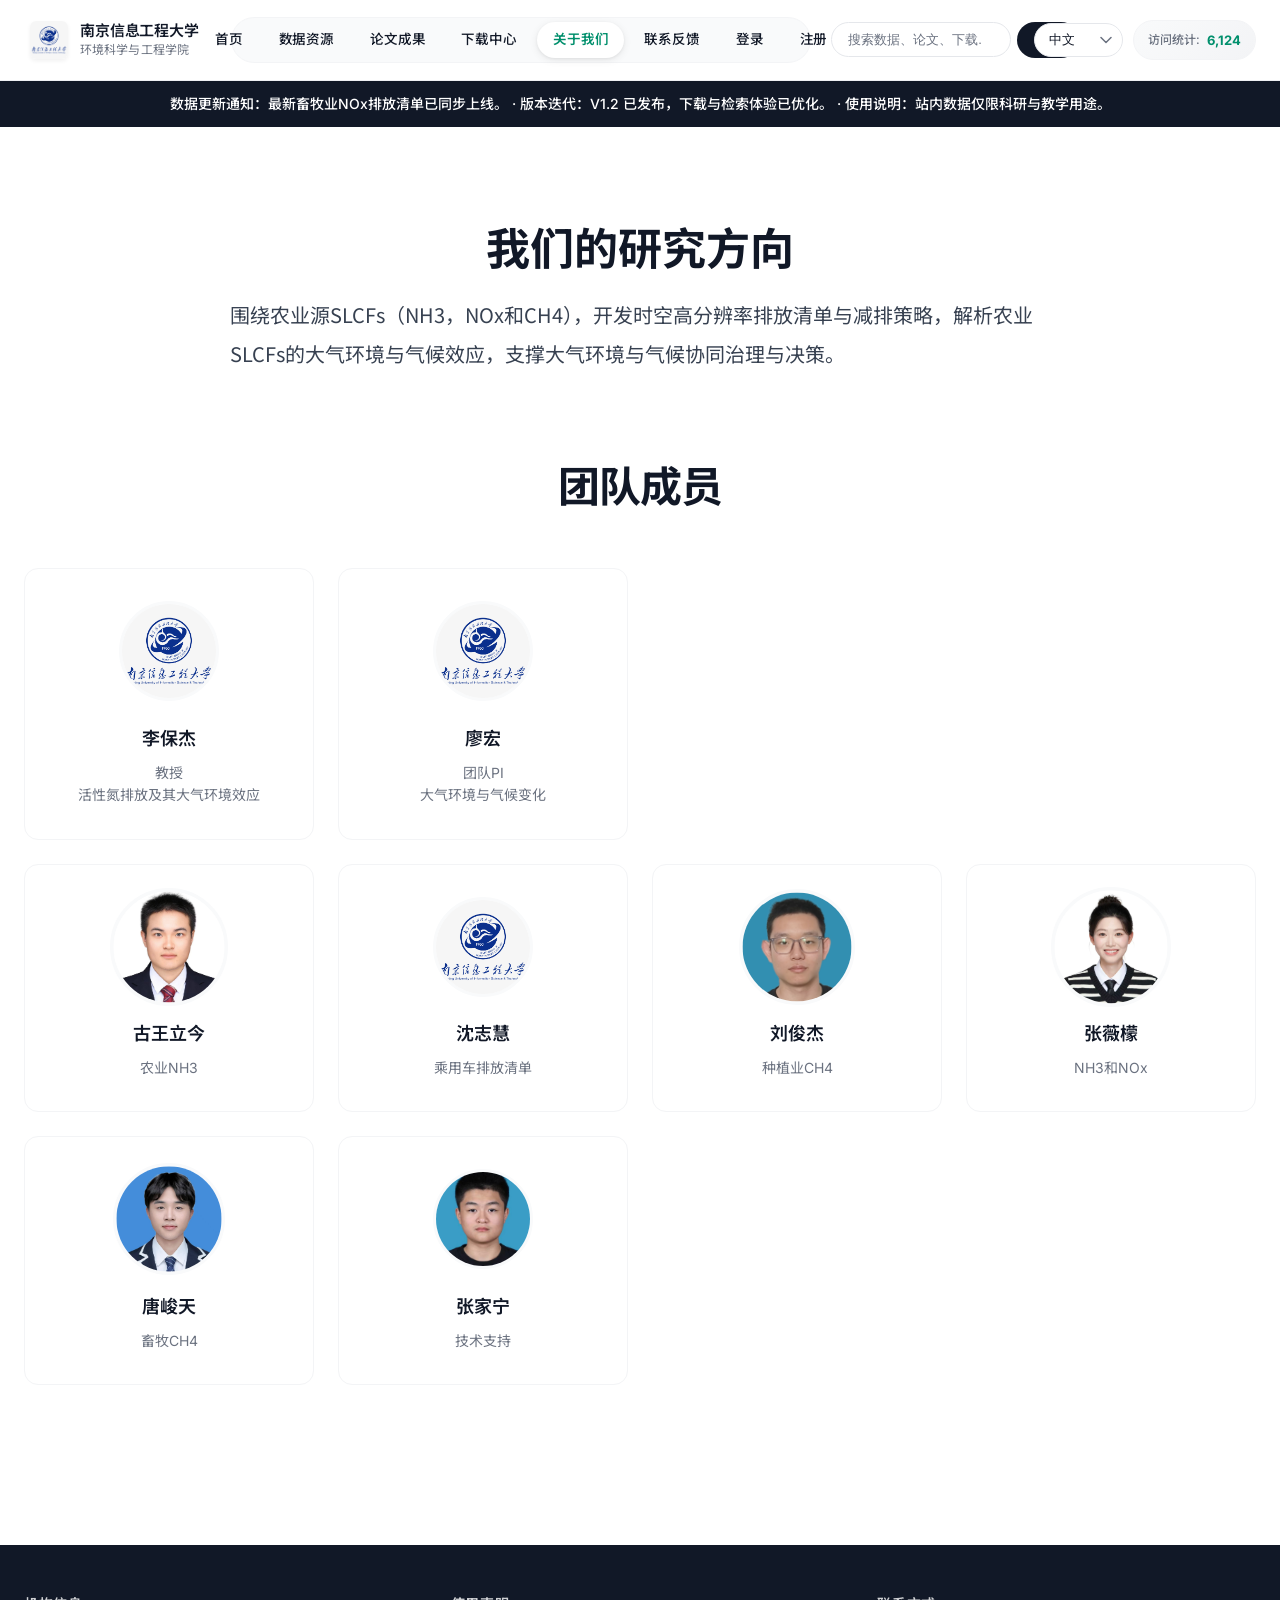
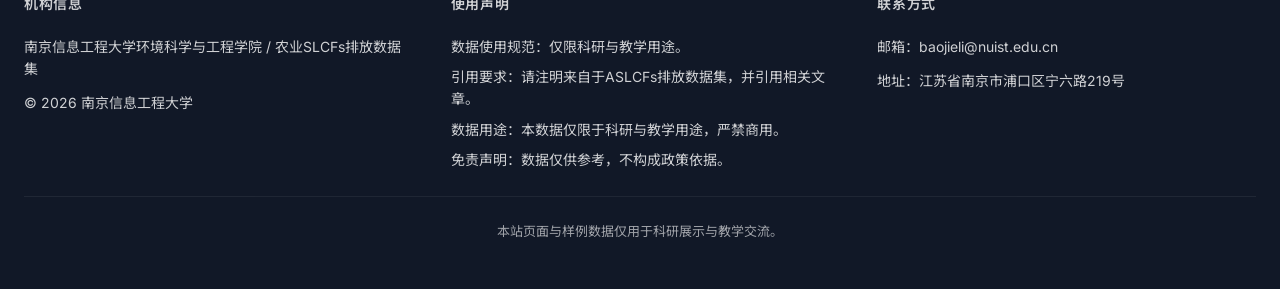
==== commit d2c47983: "Use backend visit counter" ====
--- a/about.html
+++ b/about.html
@@ -11,8 +11,8 @@
   <link rel="preconnect" href="https://fonts.gstatic.com" crossorigin />
   <link rel="stylesheet" href="https://fonts.googleapis.com/css2?family=Inter:wght@300;400;500;600;700&family=Noto+Sans+SC:wght@300;400;500;600;700&display=swap" />
 
-  <link rel="stylesheet" href="styles-modern.css?v=20260602k" />
-  <script src="script.js?v=20260602k" defer></script>
+  <link rel="stylesheet" href="styles-modern.css?v=20260603a" />
+  <script src="script.js?v=20260603a" defer></script>
 </head>
 <body data-page="about">
   <div class="page-shell">
@@ -52,3 +52,7 @@
 
 
 
+
+
+
+
--- a/styles-modern.css
+++ b/styles-modern.css
@@ -512,13 +512,13 @@
 .home-news-card {
   display: grid;
   position: absolute;
-  grid-template-columns: 265px minmax(0, 1fr);
-  grid-template-rows: auto;
+  grid-template-columns: 1fr;
+  grid-template-rows: auto auto;
   gap: 16px;
-  width: min(590px, 90vw);
-  max-width: 590px;
-  min-height: 168px;
-  padding: 16px 18px;
+  width: min(520px, 88vw);
+  max-width: 520px;
+  min-height: 0;
+  padding: 20px;
   overflow: visible;
 }
 
@@ -553,7 +553,7 @@
   display: grid;
   align-items: flex-start;
   align-content: center;
-  gap: 8px;
+  gap: 12px;
   min-width: 0;
 }
 
@@ -563,21 +563,21 @@
 
 .home-news-content .card-kicker {
   width: fit-content;
-  margin-bottom: 5px;
-  padding: 4px 8px;
-  font-size: 10.5px;
+  margin-bottom: 8px;
+  padding: 5px 10px;
+  font-size: 11px;
 }
 
 .home-news-content .card-title {
-  margin-bottom: 4px;
-  font-size: 15px;
+  margin-bottom: 6px;
+  font-size: 18px;
   line-height: 1.35;
 }
 
 .home-news-content #newsText {
   margin-bottom: 0;
-  font-size: 12.25px;
-  line-height: 1.48;
+  font-size: 14px;
+  line-height: 1.6;
 }
 
 .home-news-link {
@@ -585,8 +585,8 @@
   min-width: auto;
   justify-content: center;
   white-space: nowrap;
-  padding: 7px 12px;
-  font-size: 12.5px;
+  padding: 9px 15px;
+  font-size: 13.5px;
   color: var(--accent);
   background: rgba(0, 217, 163, 0.09);
   border: 1px solid rgba(0, 153, 115, 0.18);
@@ -656,9 +656,9 @@
 }
 
 .floating-card.home-news-card {
-  width: min(590px, 90vw);
-  max-width: 590px;
-  padding: 16px 18px;
+  width: min(520px, 88vw);
+  max-width: 520px;
+  padding: 20px;
 }
 
 @keyframes float {
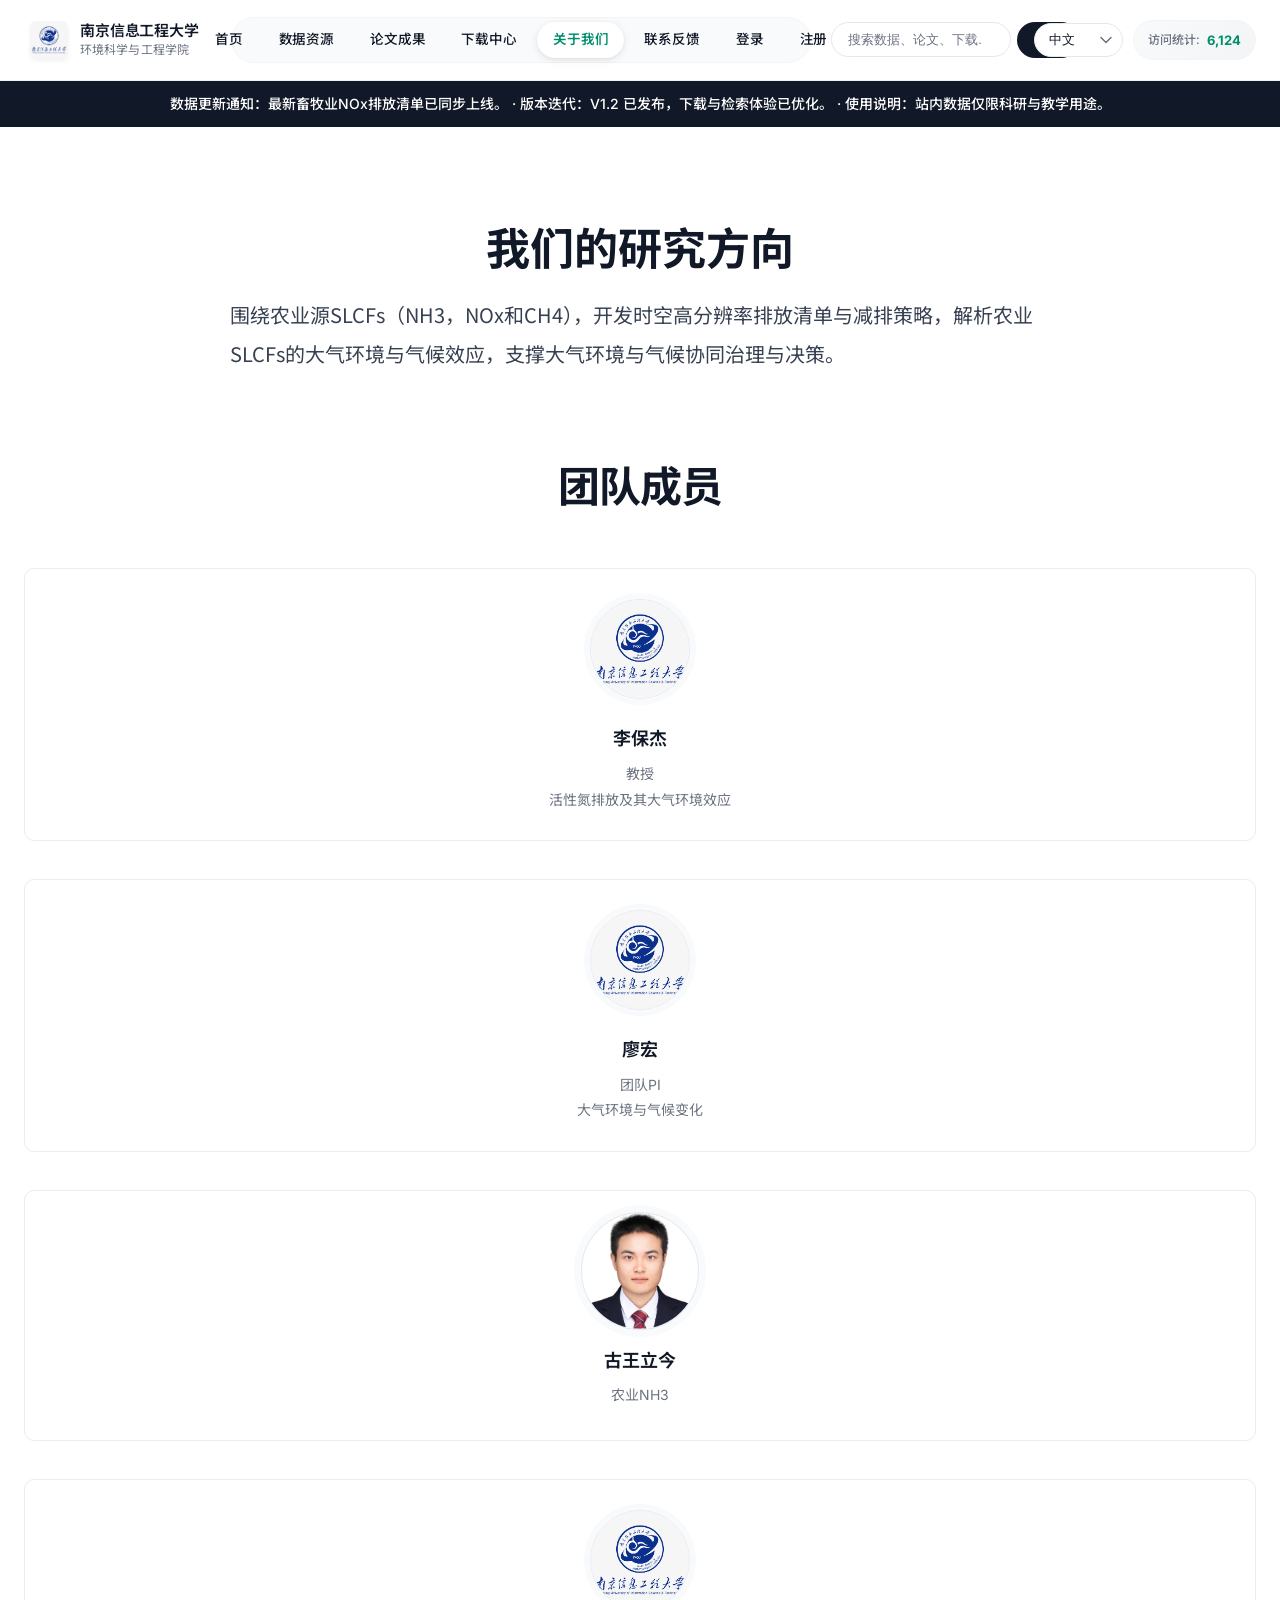
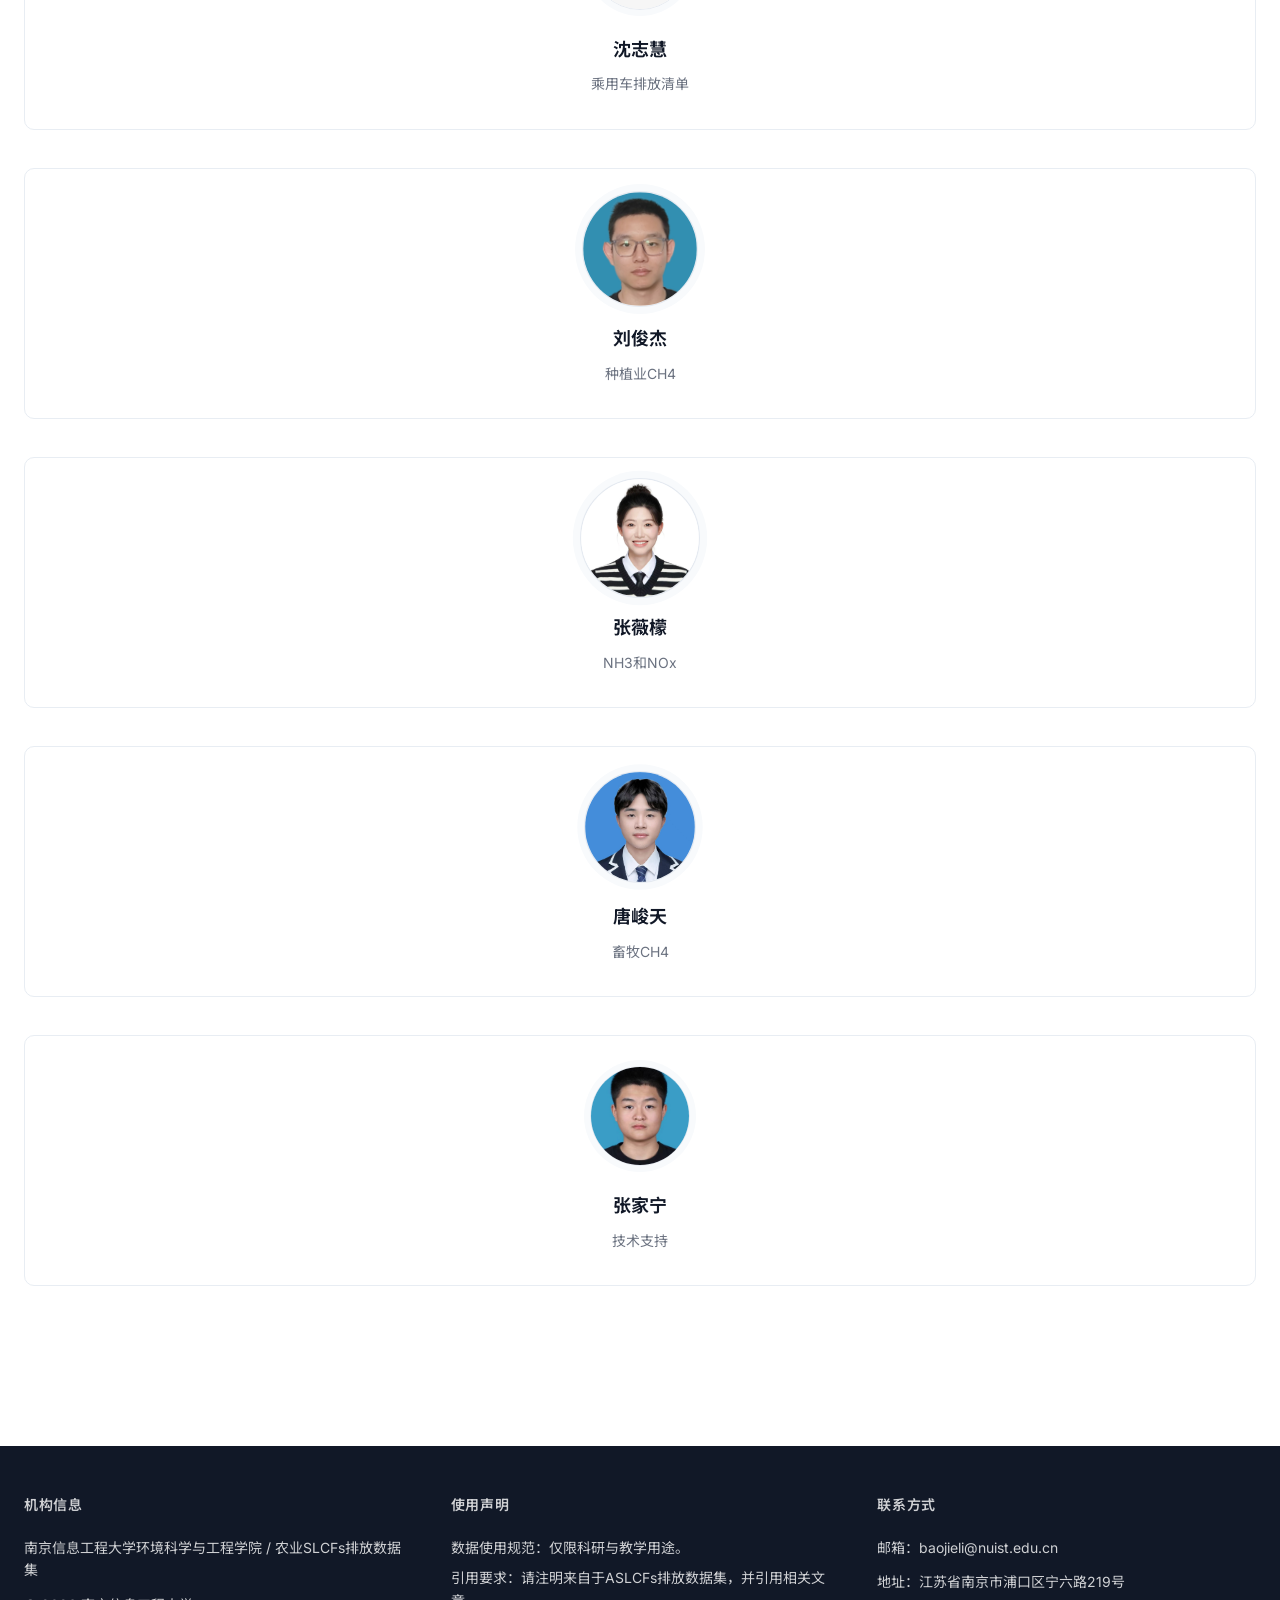
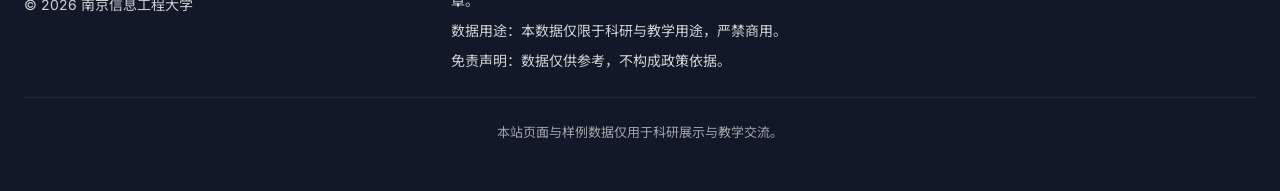
==== commit c1eba685: "Refine academic team styling" ====
--- a/about.html
+++ b/about.html
@@ -11,8 +11,8 @@
   <link rel="preconnect" href="https://fonts.gstatic.com" crossorigin />
   <link rel="stylesheet" href="https://fonts.googleapis.com/css2?family=Inter:wght@300;400;500;600;700&family=Noto+Sans+SC:wght@300;400;500;600;700&display=swap" />
 
-  <link rel="stylesheet" href="styles-modern.css?v=20260603a" />
-  <script src="script.js?v=20260603a" defer></script>
+  <link rel="stylesheet" href="styles-modern.css?v=20260604d" />
+  <script src="script.js?v=20260604d" defer></script>
 </head>
 <body data-page="about">
   <div class="page-shell">
--- a/styles-modern.css
+++ b/styles-modern.css
@@ -1165,28 +1165,71 @@
 
 /* 团队网格 */
 .team-grid {
+  display: flex;
+  flex-direction: column;
+  gap: 38px;
+}
+
+.team-group {
+  width: 100%;
+}
+
+.team-group-heading {
+  display: flex;
+  align-items: center;
+  gap: 14px;
+  margin-bottom: 20px;
+}
+
+.team-group-heading::after {
+  content: "";
+  flex: 1;
+  height: 1px;
+  background: #e6eaf0;
+}
+
+.team-group-heading h3 {
+  margin: 0;
+  font-size: 18px;
+  font-weight: 650;
+  color: var(--text-primary);
+  letter-spacing: 0;
+}
+
+.team-group-grid {
   display: grid;
-  grid-template-columns: repeat(auto-fill, minmax(250px, 1fr));
+  grid-template-columns: repeat(auto-fill, minmax(240px, 1fr));
   gap: 24px;
 }
 
-.team-grid .team-card:nth-child(3) {
-  grid-column-start: 1;
+.team-group-leader .team-group-grid {
+  grid-template-columns: repeat(2, minmax(280px, 1fr));
+  max-width: 690px;
 }
 
 .team-card {
   text-align: center;
-  padding: 32px;
-  background: white;
-  border: 1px solid var(--border-light);
-  border-radius: var(--radius-lg);
-  transition: all 0.3s cubic-bezier(0.4, 0, 0.2, 1);
+  padding: 30px 28px;
+  background: #ffffff;
+  border: 1px solid #e8edf3;
+  border-radius: 10px;
+  box-shadow: none;
+  transition: border-color 0.2s ease, box-shadow 0.2s ease;
 }
 
 .team-card:hover {
-  box-shadow: var(--shadow-lg);
-  transform: translateY(-6px);
-  border-color: var(--accent-light);
+  box-shadow: 0 10px 24px rgba(15, 23, 42, 0.06);
+  border-color: #d5dce6;
+}
+
+.team-card-leader {
+  padding: 34px 30px 32px;
+  border-color: #d9e1ea;
+  background: #fbfcfe;
+}
+
+.team-card-leader:hover {
+  border-color: #c5ceda;
 }
 
 .team-card-placeholder {
@@ -1215,8 +1258,16 @@
   height: 100px;
   border-radius: 50%;
   object-fit: cover;
-  margin-bottom: 16px;
-  border: 3px solid var(--bg-secondary);
+  margin-bottom: 18px;
+  border: 1px solid #e5eaf1;
+  box-shadow: 0 0 0 6px #f8fafc;
+}
+
+.team-card-leader img {
+  width: 108px;
+  height: 108px;
+  border-color: #dbe3ec;
+  box-shadow: 0 0 0 7px #f4f7fa;
 }
 
 .team-card img.team-photo-guwangjinli {
@@ -1245,14 +1296,23 @@
 
 .team-card h3 {
   font-size: 18px;
-  font-weight: 600;
+  font-weight: 650;
   color: var(--text-primary);
-  margin-bottom: 8px;
+  margin-bottom: 9px;
 }
 
 .team-card p {
   font-size: 14px;
   color: var(--text-secondary);
+  line-height: 1.55;
+}
+
+.team-card-role {
+  margin-bottom: 4px;
+}
+
+.team-card-research {
+  color: #667085;
 }
 
 /* 页脚 */
@@ -1605,6 +1665,206 @@
   min-width: 0;
 }
 
+/* Refined inventory sidebar: wider, calmer, and easier to scan. */
+.inventory-list-section {
+  grid-template-columns: 260px minmax(0, 1fr);
+  gap: 26px;
+  width: min(1280px, 100%);
+}
+
+.inventory-sidebar {
+  position: sticky;
+  top: 92px;
+  border: 1px solid rgba(15, 23, 42, 0.1);
+  border-radius: 8px;
+  box-shadow: 0 14px 34px rgba(15, 23, 42, 0.08);
+  padding: 14px;
+}
+
+.inventory-sidebar-title {
+  color: #0f172a;
+  font-size: 14px;
+  letter-spacing: 0.02em;
+  padding: 2px 2px 12px;
+  border-bottom: 1px solid rgba(148, 163, 184, 0.22);
+}
+
+.inventory-sidebar-toggle {
+  width: 8px;
+  height: 8px;
+  border-right: 2px solid #64748b;
+  border-bottom: 2px solid #64748b;
+  transform: rotate(45deg) translateY(-2px);
+}
+
+.inventory-menu {
+  gap: 2px;
+  max-height: calc(100vh - 182px);
+  padding: 12px 3px 0 0;
+  scrollbar-width: thin;
+  scrollbar-color: rgba(100, 116, 139, 0.35) transparent;
+}
+
+.inventory-menu::-webkit-scrollbar {
+  width: 6px;
+}
+
+.inventory-menu::-webkit-scrollbar-thumb {
+  background: rgba(100, 116, 139, 0.32);
+  border-radius: 999px;
+}
+
+.inventory-menu a {
+  min-height: 32px;
+  color: #475569;
+  font-size: 13px;
+  line-height: 1.35;
+  padding: 6px 28px 6px 10px;
+  border-radius: 6px;
+  transition: background-color 0.18s ease, color 0.18s ease, box-shadow 0.18s ease;
+}
+
+.inventory-menu a:hover,
+.inventory-menu a.active {
+  color: #0f766e;
+  background: rgba(13, 148, 136, 0.08);
+}
+
+.inventory-menu a.active {
+  font-weight: 700;
+  box-shadow: inset 3px 0 0 #0f766e;
+}
+
+.inventory-menu-group {
+  color: #0f172a;
+  margin: 2px 0 6px;
+  font-size: 12px !important;
+  text-transform: uppercase;
+  letter-spacing: 0.08em;
+  padding: 4px 4px 6px 2px !important;
+}
+
+.inventory-menu-child {
+  overflow-wrap: anywhere;
+}
+
+.inventory-menu-child::before {
+  top: 0;
+  bottom: 0;
+  width: 1px;
+  height: auto;
+  border-radius: 0;
+  background: rgba(148, 163, 184, 0.32);
+  transform: none;
+}
+
+.inventory-menu-parent::after {
+  content: "";
+  right: 11px;
+  width: 7px;
+  height: 7px;
+  border-right: 1.8px solid #94a3b8;
+  border-bottom: 1.8px solid #94a3b8;
+  color: transparent;
+  font-size: 0;
+  transform: translateY(-60%) rotate(-45deg);
+}
+
+.inventory-menu-parent.is-expanded::after {
+  transform: translateY(-70%) rotate(45deg);
+}
+
+.inventory-menu a.has-active-descendant {
+  color: #0f766e !important;
+  background: rgba(13, 148, 136, 0.045);
+}
+
+.inventory-menu-level-1 {
+  padding-left: 12px !important;
+  font-size: 13.5px !important;
+  color: #0f172a !important;
+}
+
+.inventory-menu-level-1::before {
+  display: none;
+}
+
+.inventory-menu-level-2 {
+  padding-left: 24px !important;
+  color: #1e293b !important;
+}
+
+.inventory-menu-level-2::before {
+  left: 12px;
+}
+
+.inventory-menu-level-3 {
+  padding-left: 38px !important;
+  color: #334155 !important;
+}
+
+.inventory-menu-level-3::before {
+  left: 25px;
+}
+
+.inventory-menu-level-4 {
+  padding-left: 52px !important;
+  color: #475569 !important;
+}
+
+.inventory-menu-level-4::before {
+  left: 38px;
+}
+
+.inventory-menu-level-5 {
+  padding-left: 66px !important;
+  color: #64748b !important;
+}
+
+.inventory-menu-level-5::before {
+  left: 51px;
+}
+
+.inventory-menu-disabled {
+  color: #94a3b8 !important;
+}
+
+.inventory-menu > .inventory-menu-group {
+  display: block;
+  margin: 4px 0 8px;
+  padding: 0 4px 2px !important;
+  color: #64748b;
+  font-size: 11px !important;
+  font-weight: 700;
+  letter-spacing: 0.08em;
+  line-height: 1.4;
+  text-transform: uppercase;
+}
+
+.inventory-menu-level-1 {
+  min-height: 42px;
+  margin: 2px 0 4px;
+  padding: 8px 34px 8px 14px !important;
+  border: 1px solid transparent;
+  background: rgba(248, 250, 252, 0.82);
+}
+
+.inventory-menu-level-1:hover,
+.inventory-menu-level-1.has-active-descendant {
+  border-color: rgba(13, 148, 136, 0.16);
+  background: rgba(240, 253, 250, 0.72);
+}
+
+.inventory-menu-level-1.active {
+  border-color: rgba(13, 148, 136, 0.26);
+  background: rgba(240, 253, 250, 0.88);
+  box-shadow: inset 3px 0 0 #0f766e, 0 8px 18px rgba(15, 118, 110, 0.08);
+}
+
+.inventory-menu-level-1.inventory-menu-parent::after {
+  right: 14px;
+}
+
 .inventory-table-head {
   display: grid;
   grid-template-columns: minmax(180px, 1fr) minmax(0, 2fr);
@@ -3733,8 +3993,9 @@
     padding-top: 16px;
   }
 
-  .team-grid .team-card:nth-child(3) {
-    grid-column-start: auto;
+  .team-group-leader .team-group-grid {
+    grid-template-columns: 1fr;
+    max-width: none;
   }
 
   body[data-page="about"] .content-section:first-of-type {
@@ -3861,3 +4122,29 @@
     grid-template-columns: 1fr;
   }
 }
+
+@media (max-width: 1024px) {
+  .inventory-sidebar {
+    position: static;
+    display: block;
+    max-height: none;
+  }
+
+  .inventory-menu {
+    max-height: 420px;
+  }
+}
+
+@media (max-width: 768px) {
+  .inventory-list-section {
+    gap: 14px;
+  }
+
+  .inventory-sidebar {
+    padding: 12px;
+  }
+
+  .inventory-menu {
+    max-height: 360px;
+  }
+}
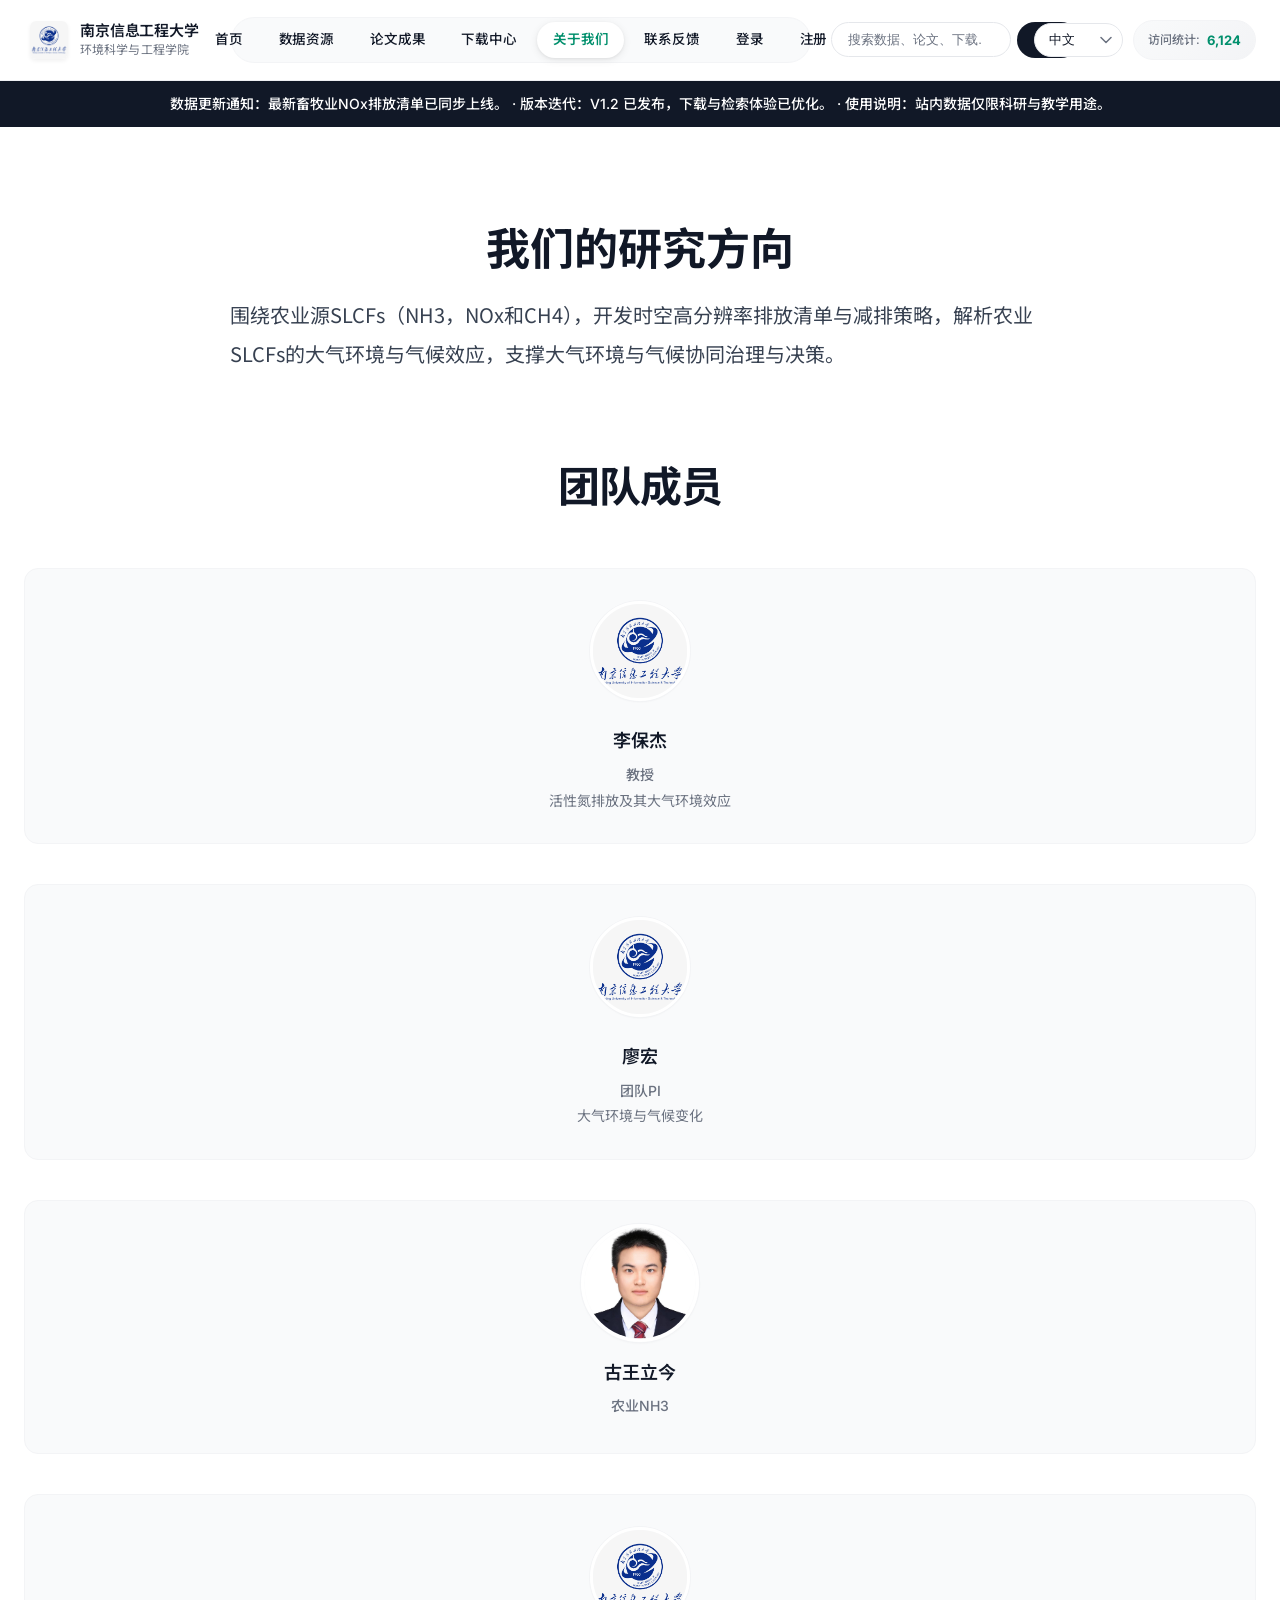
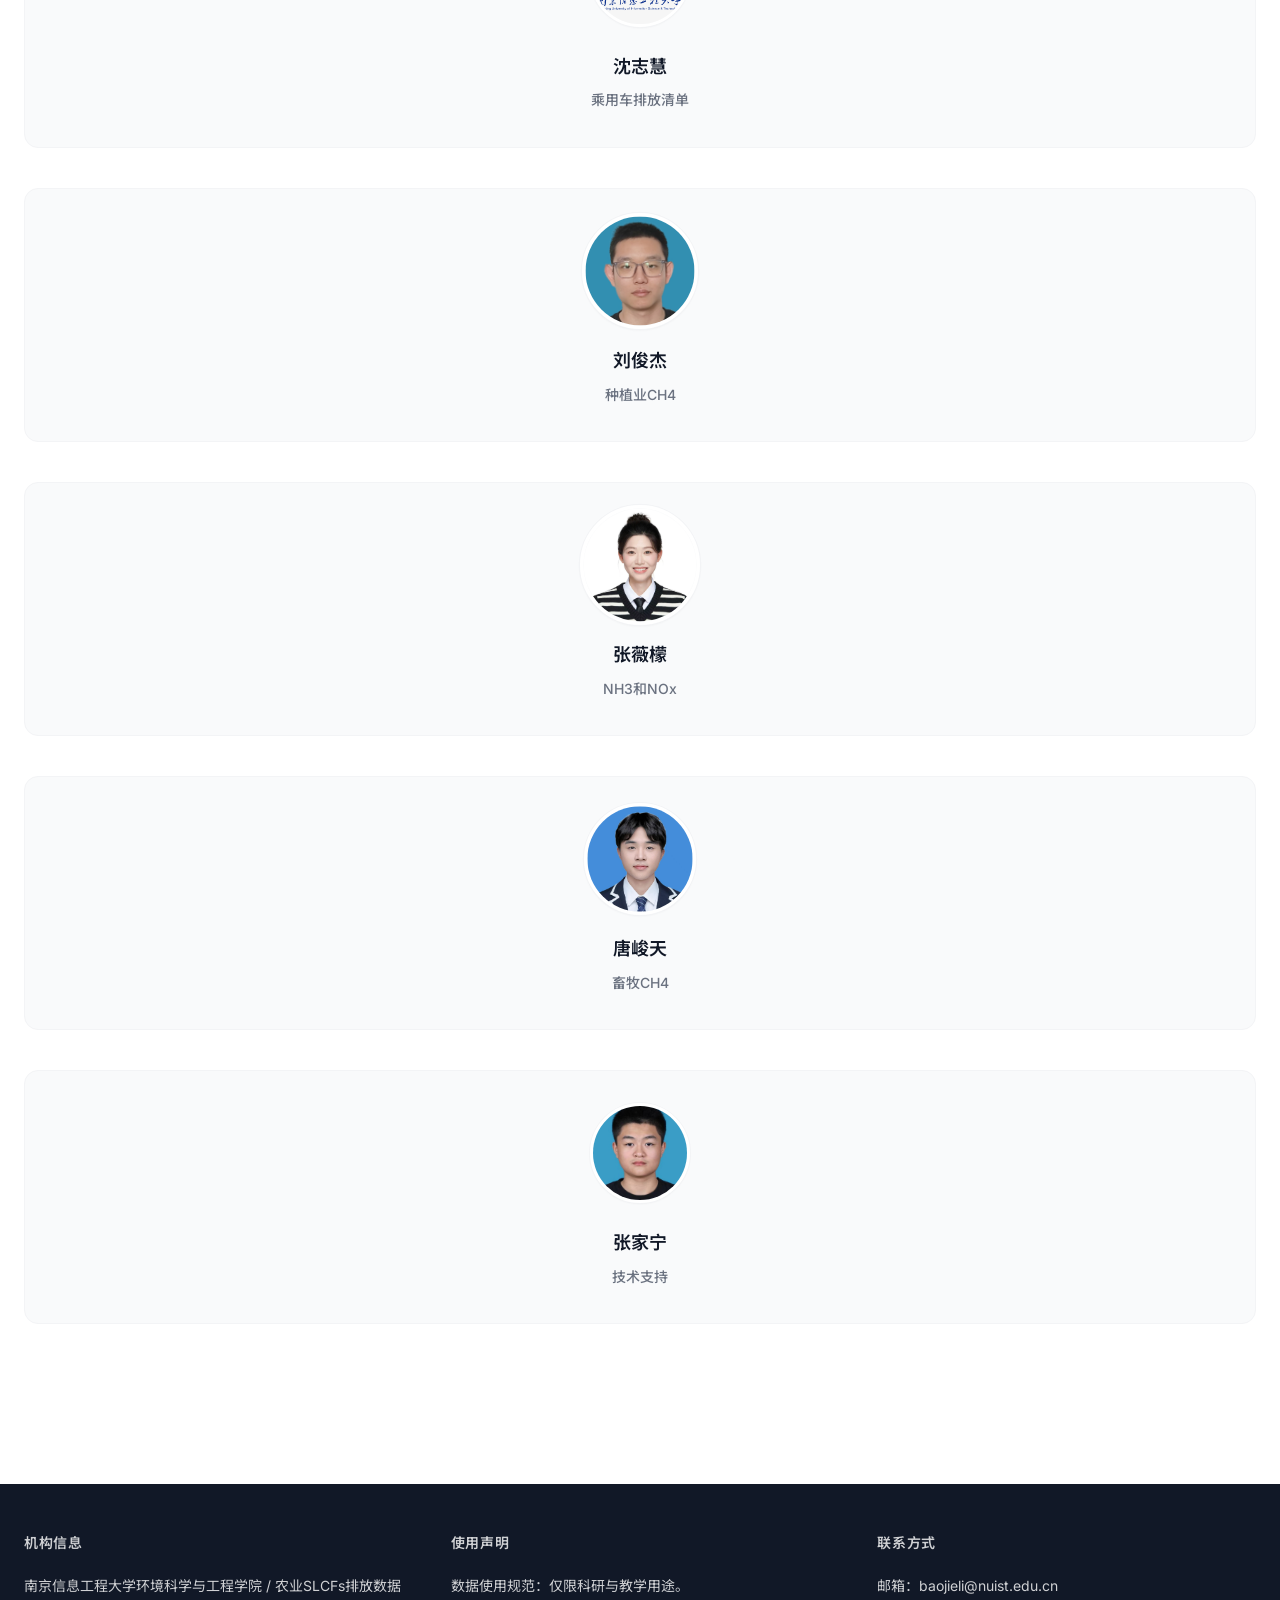
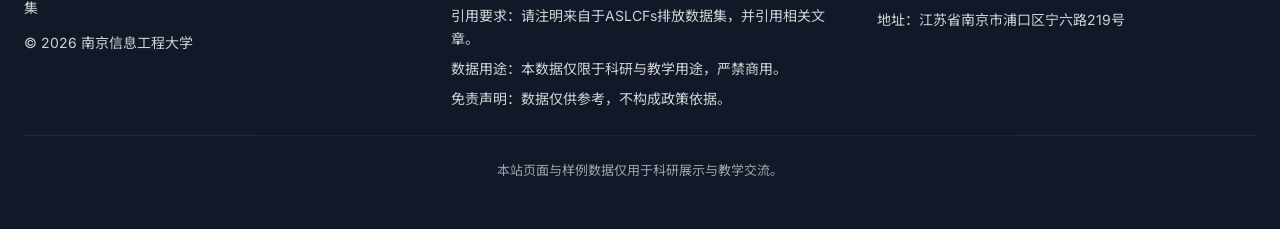
==== commit 0af340c7: "Align team section with site style" ====
--- a/about.html
+++ b/about.html
@@ -11,8 +11,8 @@
   <link rel="preconnect" href="https://fonts.gstatic.com" crossorigin />
   <link rel="stylesheet" href="https://fonts.googleapis.com/css2?family=Inter:wght@300;400;500;600;700&family=Noto+Sans+SC:wght@300;400;500;600;700&display=swap" />
 
-  <link rel="stylesheet" href="styles-modern.css?v=20260604d" />
-  <script src="script.js?v=20260604d" defer></script>
+  <link rel="stylesheet" href="styles-modern.css?v=20260604f" />
+  <script src="script.js?v=20260604f" defer></script>
 </head>
 <body data-page="about">
   <div class="page-shell">
--- a/styles-modern.css
+++ b/styles-modern.css
@@ -1167,7 +1167,7 @@
 .team-grid {
   display: flex;
   flex-direction: column;
-  gap: 38px;
+  gap: 40px;
 }
 
 .team-group {
@@ -1177,7 +1177,7 @@
 .team-group-heading {
   display: flex;
   align-items: center;
-  gap: 14px;
+  gap: 16px;
   margin-bottom: 20px;
 }
 
@@ -1185,13 +1185,13 @@
   content: "";
   flex: 1;
   height: 1px;
-  background: #e6eaf0;
+  background: var(--border-light);
 }
 
 .team-group-heading h3 {
   margin: 0;
   font-size: 18px;
-  font-weight: 650;
+  font-weight: 700;
   color: var(--text-primary);
   letter-spacing: 0;
 }
@@ -1208,28 +1208,44 @@
 }
 
 .team-card {
+  position: relative;
+  overflow: hidden;
   text-align: center;
-  padding: 30px 28px;
-  background: #ffffff;
-  border: 1px solid #e8edf3;
-  border-radius: 10px;
-  box-shadow: none;
-  transition: border-color 0.2s ease, box-shadow 0.2s ease;
+  padding: 32px;
+  background: var(--bg-secondary);
+  border: 1px solid var(--border-light);
+  border-radius: var(--radius-lg);
+  transition: all 0.3s cubic-bezier(0.4, 0, 0.2, 1);
+}
+
+.team-card::before {
+  content: "";
+  position: absolute;
+  inset: 0 0 auto;
+  height: 2px;
+  background: transparent;
 }
 
 .team-card:hover {
-  box-shadow: 0 10px 24px rgba(15, 23, 42, 0.06);
-  border-color: #d5dce6;
+  transform: translateY(-6px);
+  box-shadow: var(--shadow-lg);
+  border-color: var(--border);
+  background: white;
 }
 
 .team-card-leader {
-  padding: 34px 30px 32px;
-  border-color: #d9e1ea;
-  background: #fbfcfe;
+  padding: 34px 32px;
+  background: white;
+  border-color: rgba(0, 143, 108, 0.16);
+}
+
+.team-card-leader::before {
+  background: var(--accent);
+  opacity: 0.78;
 }
 
 .team-card-leader:hover {
-  border-color: #c5ceda;
+  border-color: rgba(0, 143, 108, 0.24);
 }
 
 .team-card-placeholder {
@@ -1259,15 +1275,15 @@
   border-radius: 50%;
   object-fit: cover;
   margin-bottom: 18px;
-  border: 1px solid #e5eaf1;
-  box-shadow: 0 0 0 6px #f8fafc;
+  border: 3px solid white;
+  box-shadow: 0 0 0 1px var(--border-light), var(--shadow-sm);
 }
 
 .team-card-leader img {
-  width: 108px;
-  height: 108px;
-  border-color: #dbe3ec;
-  box-shadow: 0 0 0 7px #f4f7fa;
+  width: 110px;
+  height: 110px;
+  border-color: white;
+  box-shadow: 0 0 0 1px rgba(0, 143, 108, 0.12), var(--shadow-md);
 }
 
 .team-card img.team-photo-guwangjinli {
@@ -1296,9 +1312,9 @@
 
 .team-card h3 {
   font-size: 18px;
-  font-weight: 650;
+  font-weight: 600;
   color: var(--text-primary);
-  margin-bottom: 9px;
+  margin-bottom: 8px;
 }
 
 .team-card p {
@@ -1309,6 +1325,8 @@
 
 .team-card-role {
   margin-bottom: 4px;
+  color: var(--text-secondary);
+  font-weight: 500;
 }
 
 .team-card-research {
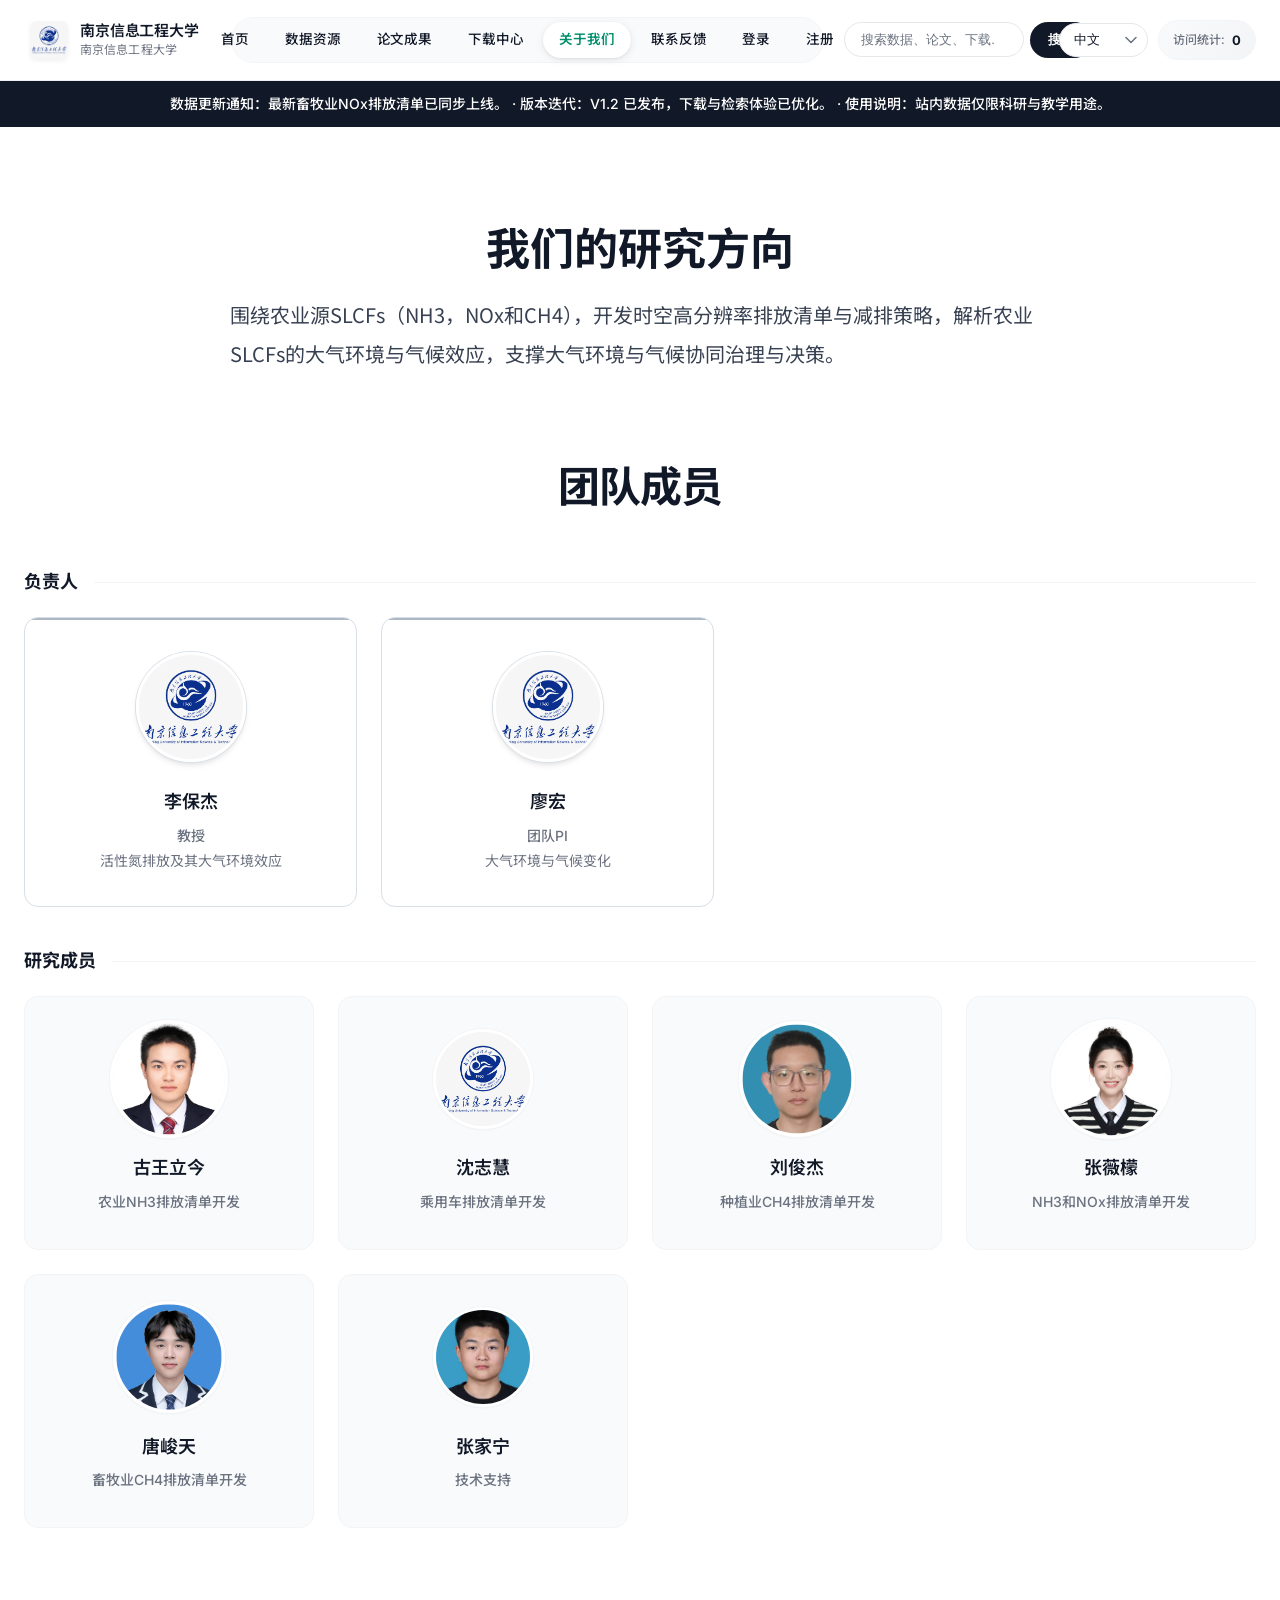
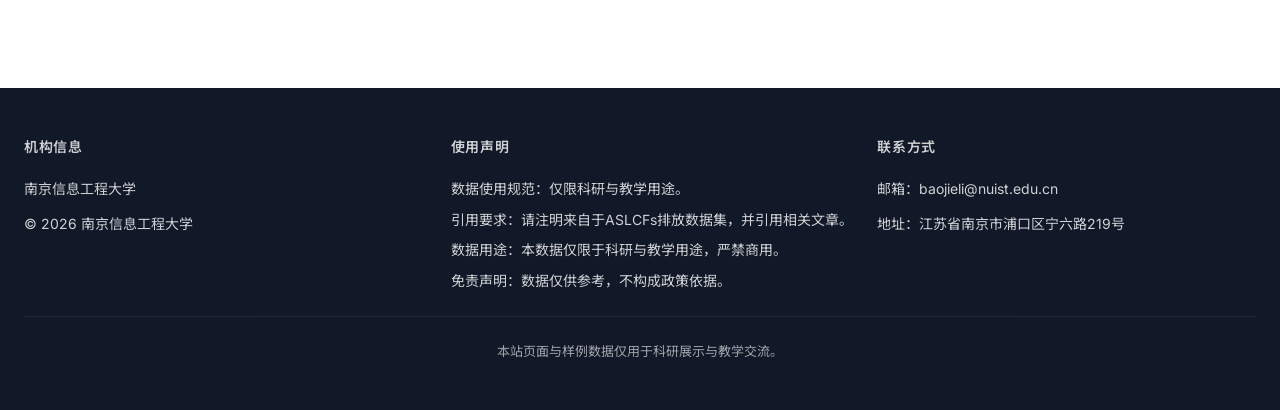
==== commit 5bc6f86e: "Tweak footer and visit count display" ====
--- a/about.html
+++ b/about.html
@@ -11,8 +11,8 @@
   <link rel="preconnect" href="https://fonts.gstatic.com" crossorigin />
   <link rel="stylesheet" href="https://fonts.googleapis.com/css2?family=Inter:wght@300;400;500;600;700&family=Noto+Sans+SC:wght@300;400;500;600;700&display=swap" />
 
-  <link rel="stylesheet" href="styles-modern.css?v=20260604f" />
-  <script src="script.js?v=20260604f" defer></script>
+  <link rel="stylesheet" href="styles-modern.css?v=20260604footer-tweaks" />
+  <script src="script.js?v=20260604footer-tweaks" defer></script>
 </head>
 <body data-page="about">
   <div class="page-shell">
--- a/styles-modern.css
+++ b/styles-modern.css
@@ -314,7 +314,7 @@
 }
 
 .visit-stats strong {
-  color: var(--accent);
+  color: var(--text-primary);
   font-weight: 700;
   font-size: 13px;
 }
@@ -1236,16 +1236,15 @@
 .team-card-leader {
   padding: 34px 32px;
   background: white;
-  border-color: rgba(0, 143, 108, 0.16);
+  border-color: #d8dee7;
 }
 
 .team-card-leader::before {
-  background: var(--accent);
-  opacity: 0.78;
+  background: #aeb8c5;
 }
 
 .team-card-leader:hover {
-  border-color: rgba(0, 143, 108, 0.24);
+  border-color: #c4ccd7;
 }
 
 .team-card-placeholder {
@@ -1283,7 +1282,7 @@
   width: 110px;
   height: 110px;
   border-color: white;
-  box-shadow: 0 0 0 1px rgba(0, 143, 108, 0.12), var(--shadow-md);
+  box-shadow: 0 0 0 1px #d9e0e8, var(--shadow-md);
 }
 
 .team-card img.team-photo-guwangjinli {
@@ -1377,6 +1376,10 @@
   display: flex;
   flex-direction: column;
   gap: 8px;
+}
+
+#footerLegal2 {
+  white-space: nowrap;
 }
 
 .footer-note {
@@ -1885,7 +1888,7 @@
 
 .inventory-table-head {
   display: grid;
-  grid-template-columns: minmax(180px, 1fr) minmax(0, 2fr);
+  grid-template-columns: max-content minmax(0, 1fr);
   gap: 20px;
   align-items: end;
   margin-bottom: 12px;
@@ -1897,6 +1900,7 @@
   line-height: 1.2;
   letter-spacing: 0;
   margin: 0;
+  white-space: nowrap;
 }
 
 .inventory-table-head p {
@@ -2039,6 +2043,10 @@
   border-bottom: 1px solid #e5e7eb;
 }
 
+.download-history-panel.is-collapsed .download-history-head {
+  border-bottom: 0;
+}
+
 .download-history-head h2 {
   margin: 0;
   color: #111827;
@@ -2050,6 +2058,21 @@
   margin: 6px 0 0;
   color: #6b7280;
   font-size: 13px;
+}
+
+.download-history-actions {
+  display: flex;
+  align-items: center;
+  gap: 10px;
+  flex-shrink: 0;
+}
+
+.download-history-toggle {
+  min-width: 76px;
+}
+
+.download-history-body[hidden] {
+  display: none;
 }
 
 .download-history-table-wrap {
@@ -4011,6 +4034,10 @@
     padding-top: 16px;
   }
 
+  #footerLegal2 {
+    white-space: normal;
+  }
+
   .team-group-leader .team-group-grid {
     grid-template-columns: 1fr;
     max-width: none;
